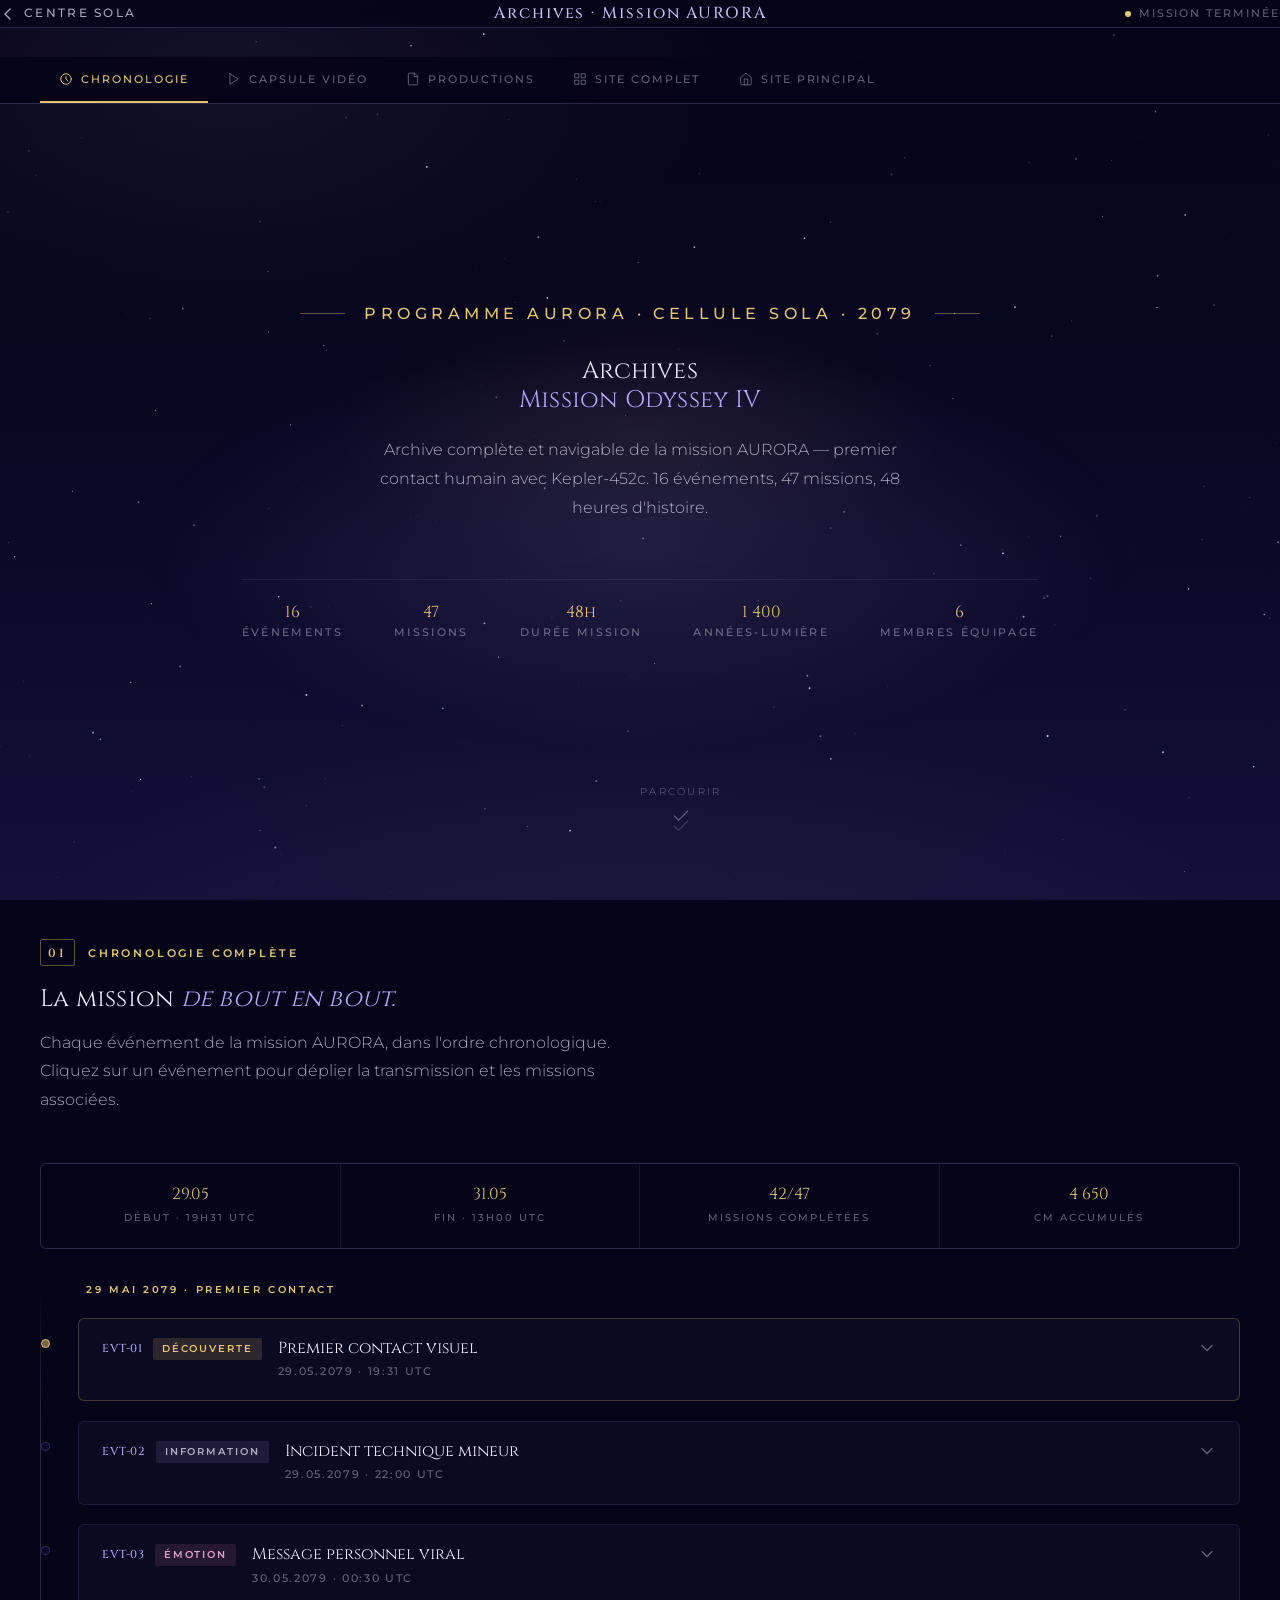
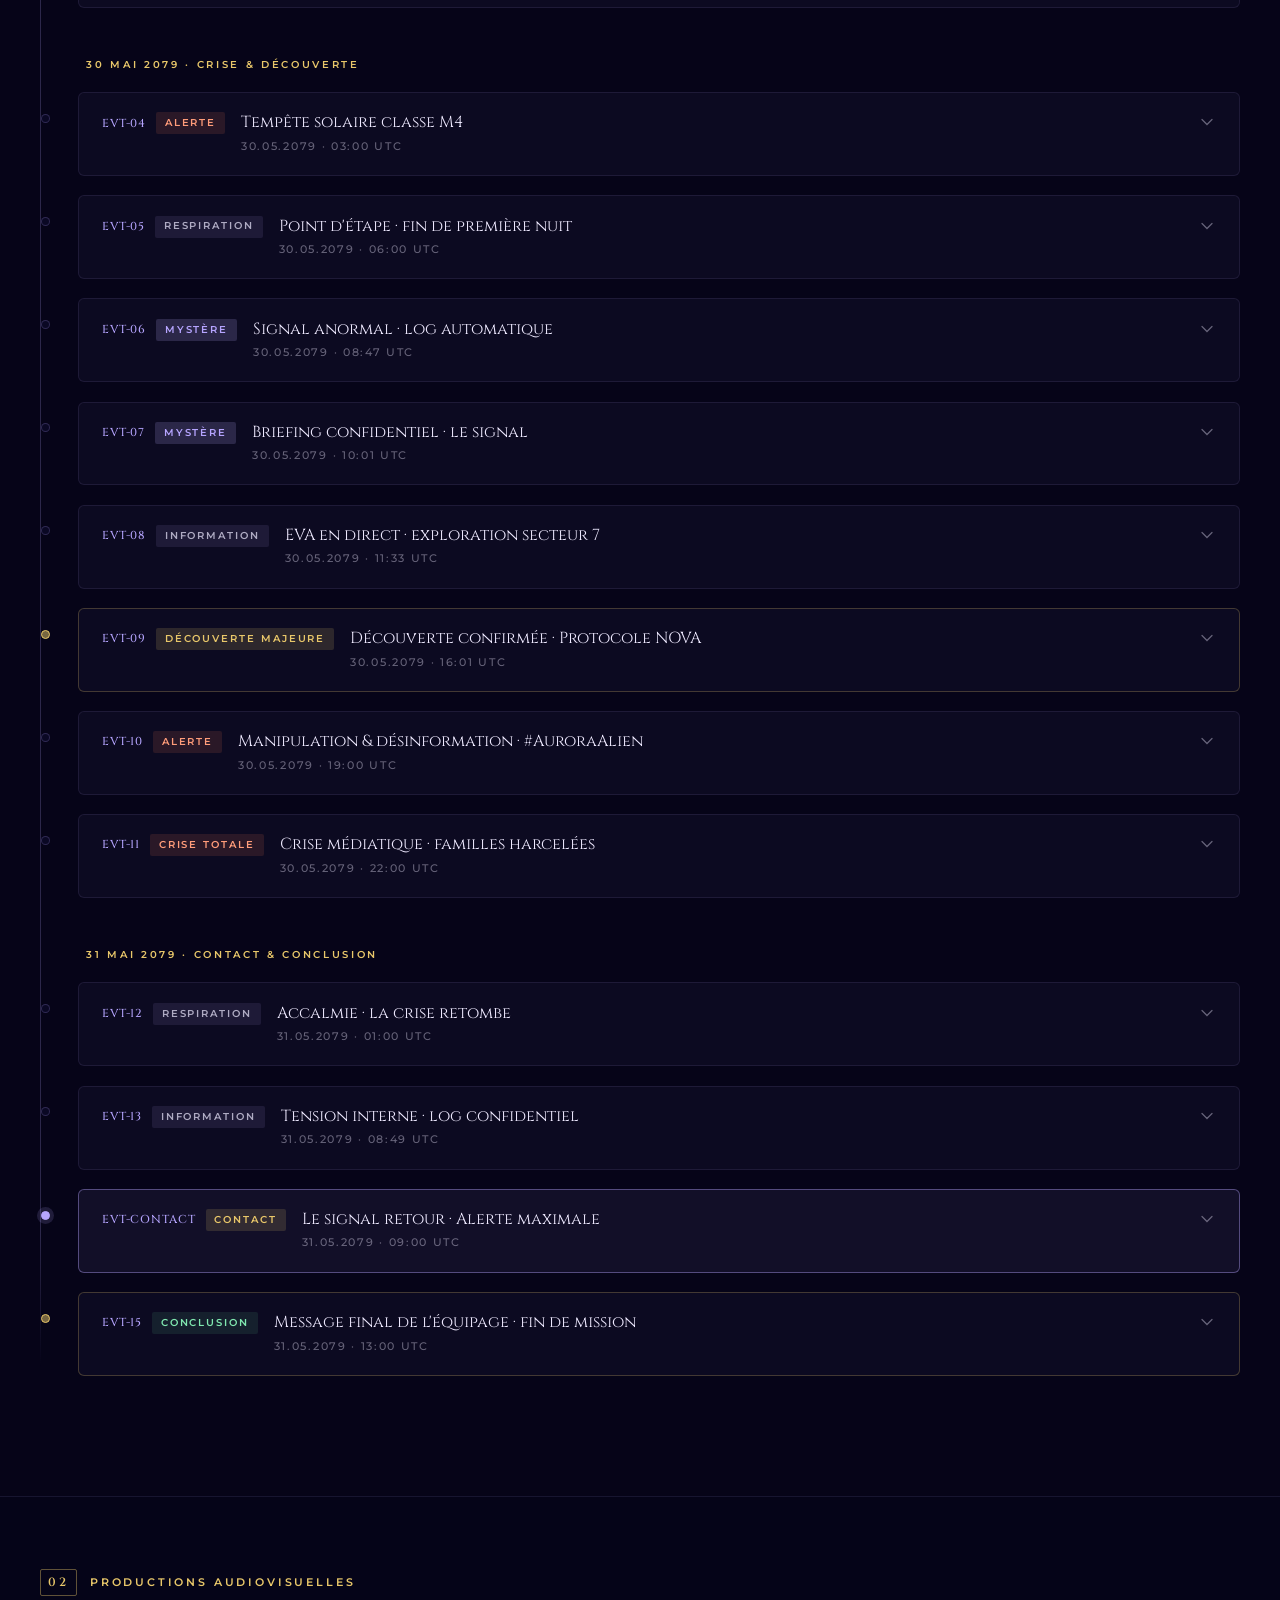
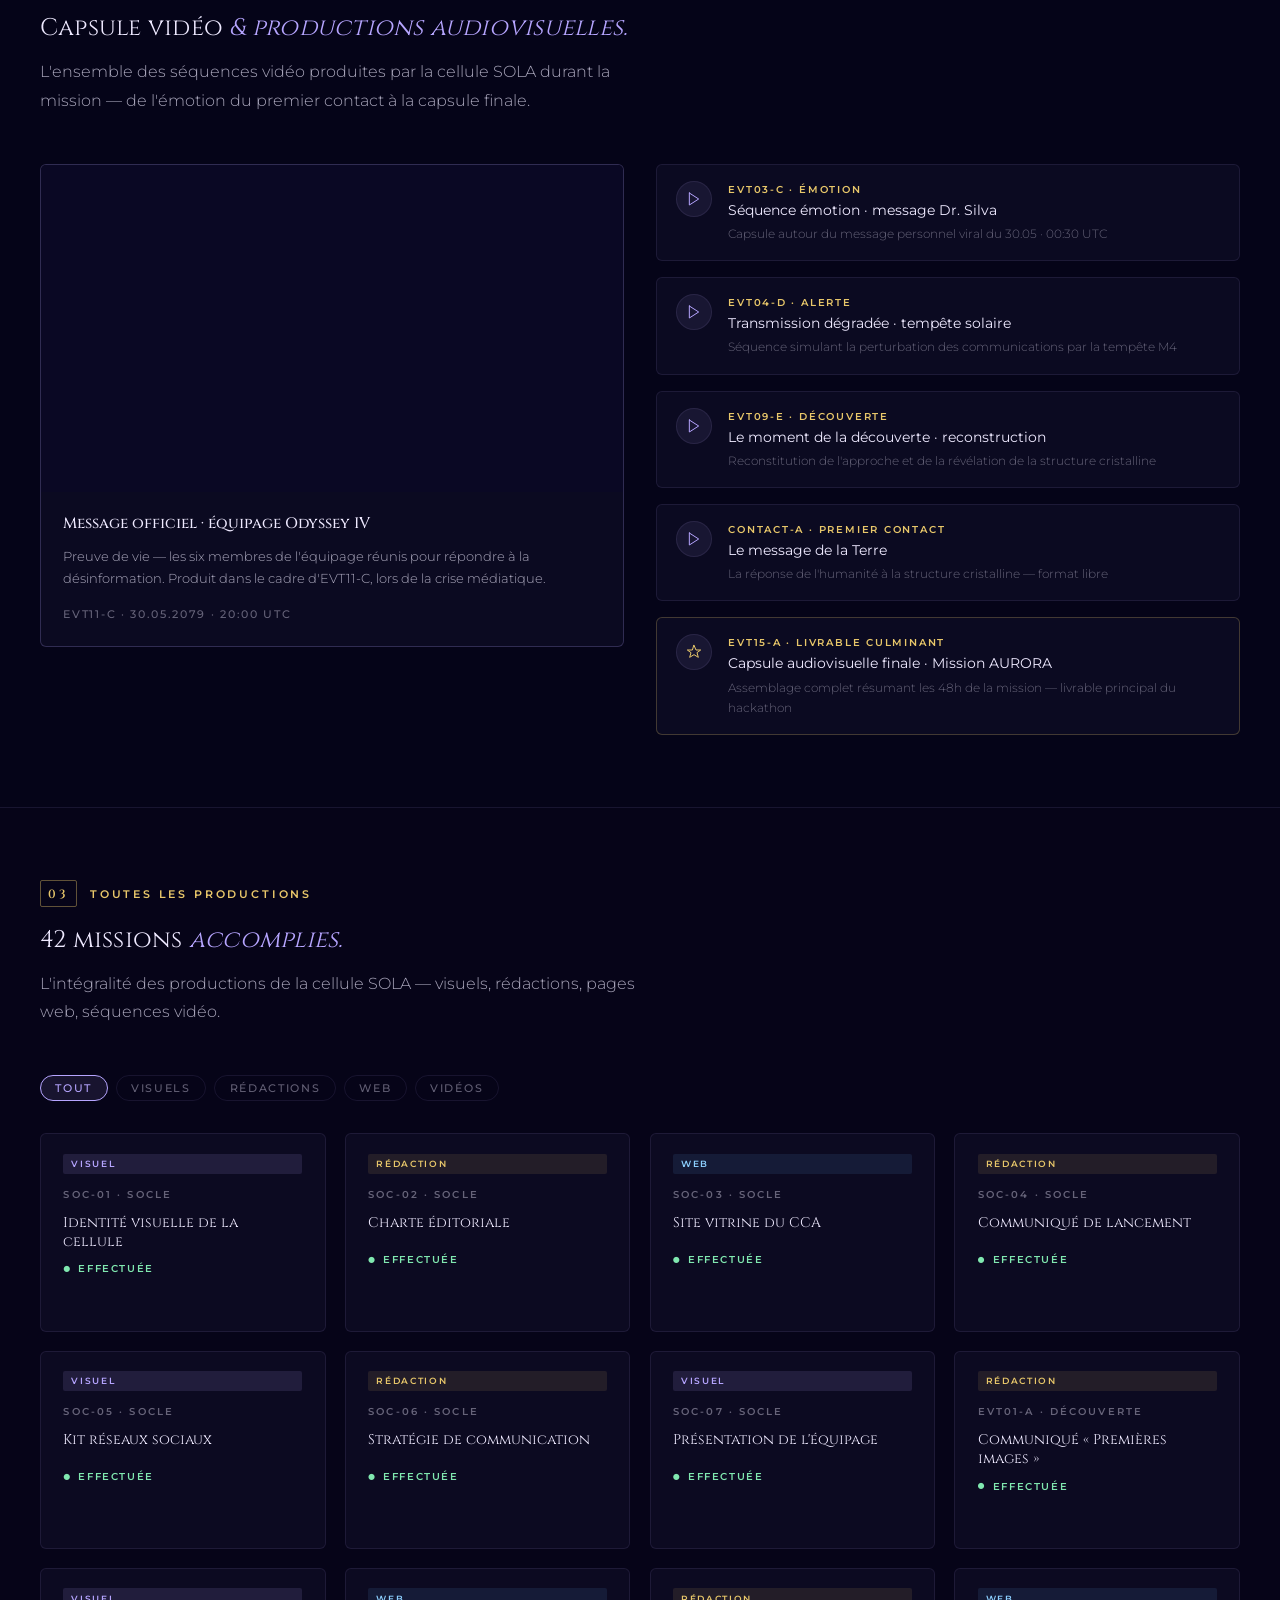
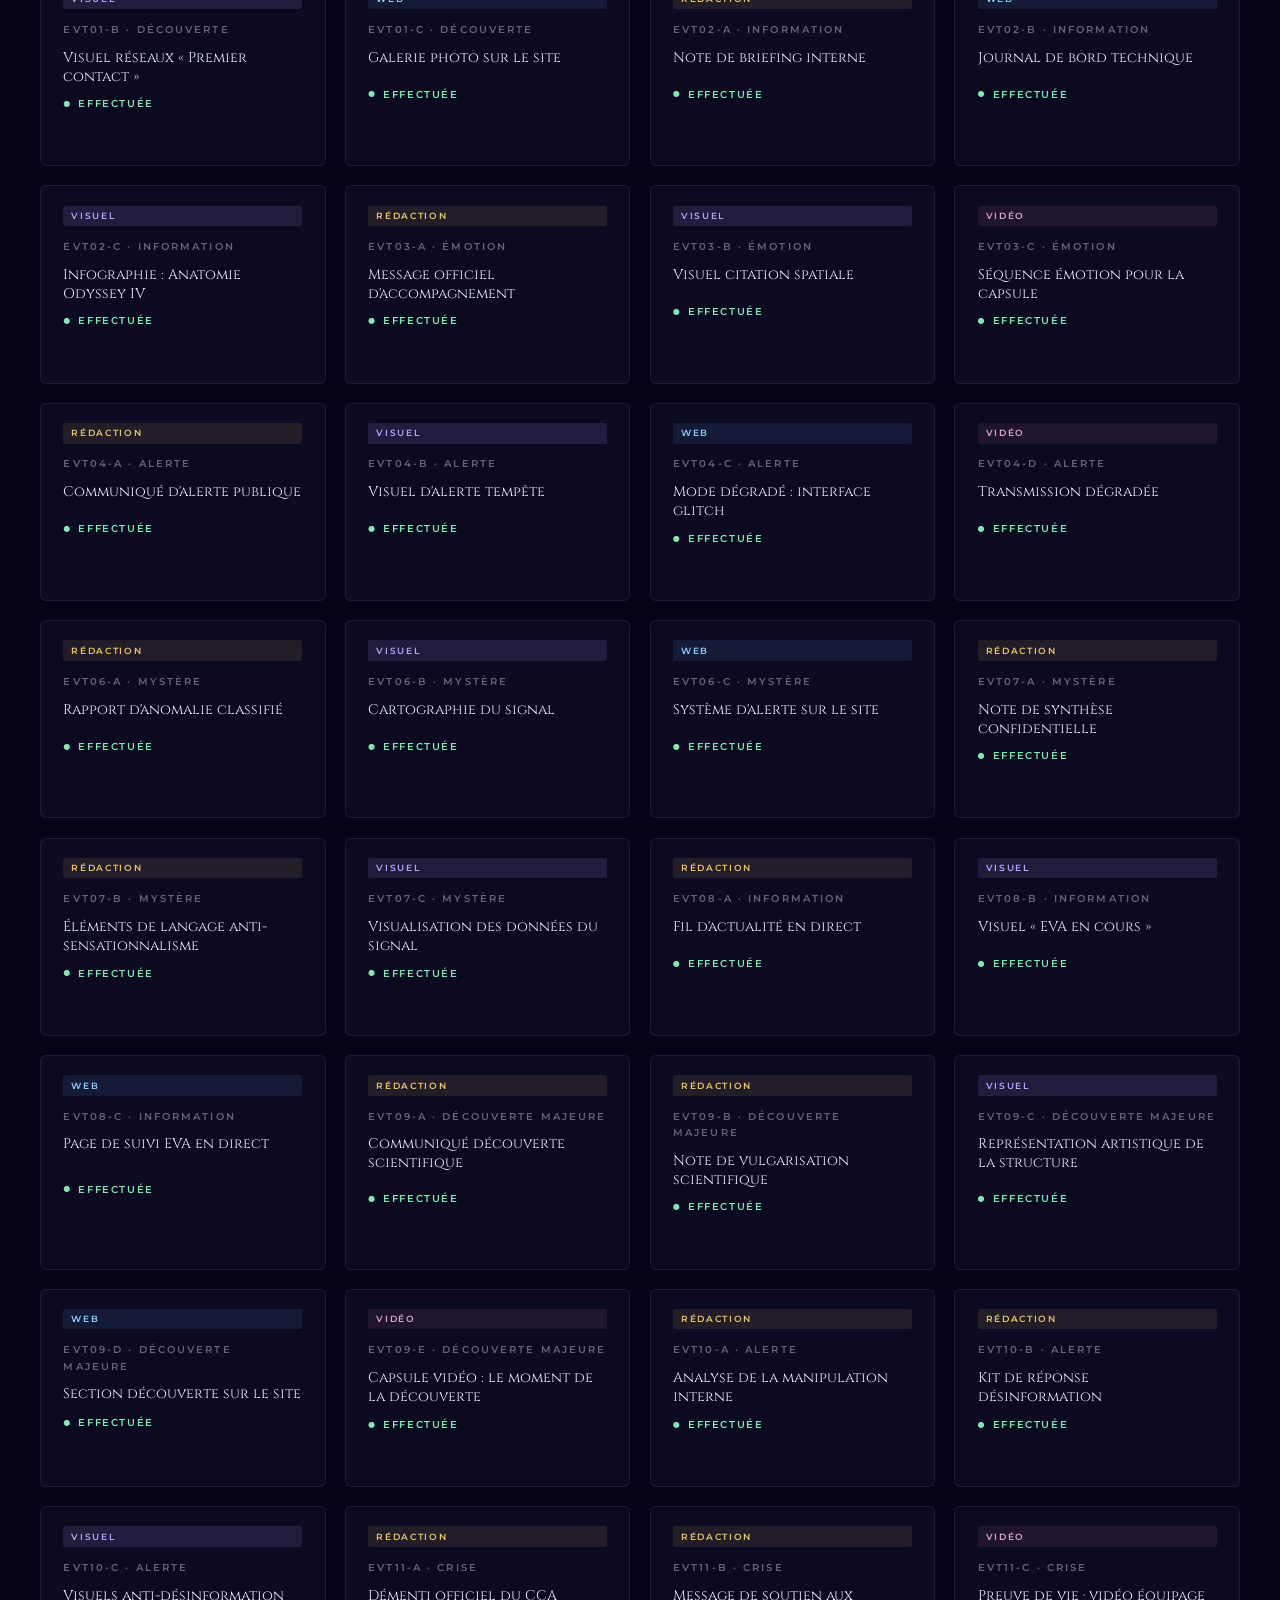
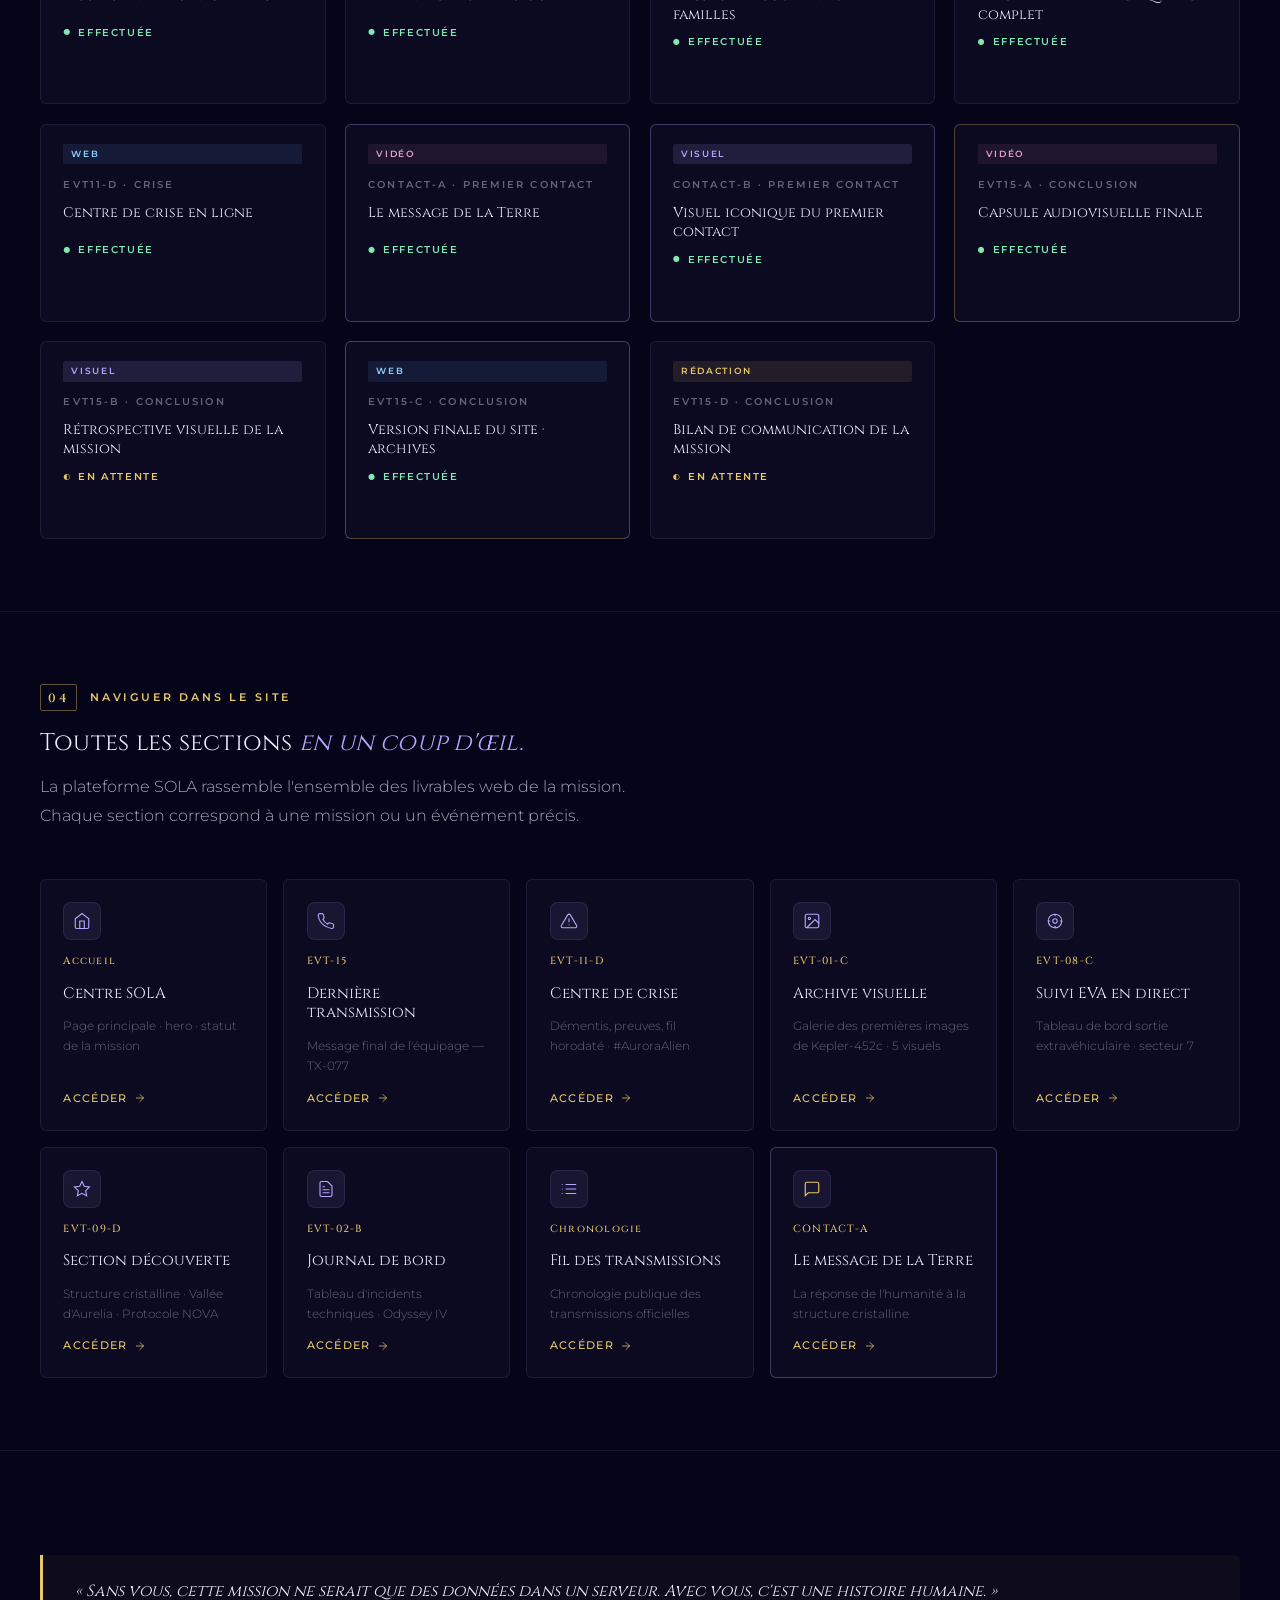
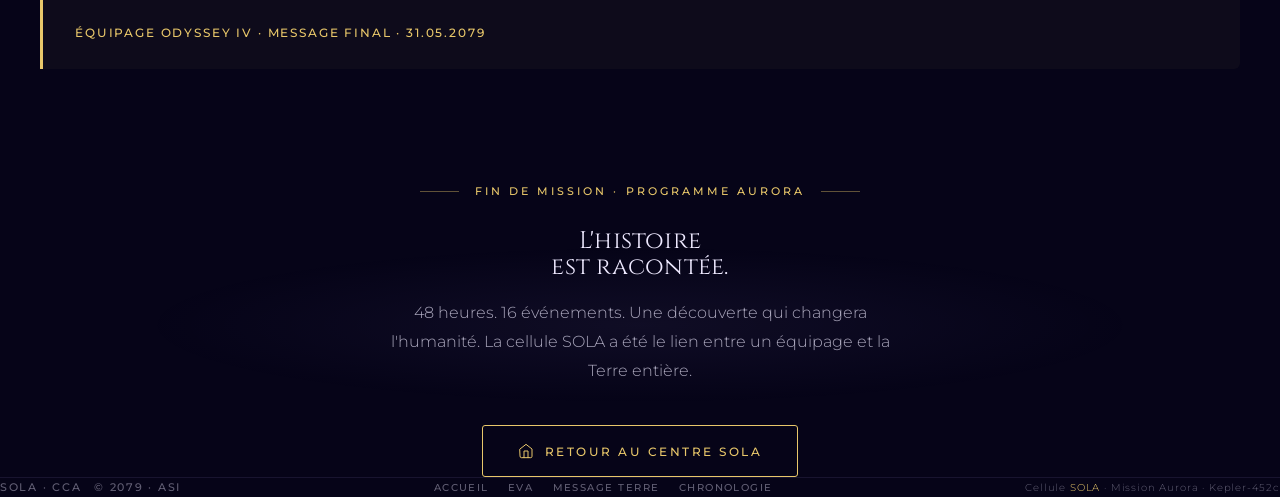
==== archives.html @ 2314238f "ajout page archive" ====
<!DOCTYPE html>
<html lang="fr">
<head>
<meta charset="UTF-8">
<meta name="viewport" content="width=device-width, initial-scale=1.0">
<title>Archives · Mission AURORA · Odyssey IV · Kepler-452c</title>
<meta name="description" content="Archive complète et navigable de la mission AURORA — Odyssey IV vers Kepler-452c. Chronologie interactive, livrables, transmissions, découverte.">
<meta name="theme-color" content="#060418">
<meta name="author" content="Cellule SOLA · Centre de Contrôle Aurora">
<link rel="canonical" href="https://rahnya.github.io/aurora-sola/archives.html">
<meta property="og:type" content="website">
<meta property="og:title" content="Archives · Mission AURORA">
<meta property="og:description" content="Archive complète de la mission Odyssey IV vers Kepler-452c. Programme AURORA, 2079.">
<link rel="icon" href="data:image/svg+xml,%3Csvg xmlns='http://www.w3.org/2000/svg' viewBox='0 0 32 32'%3E%3Crect width='32' height='32' rx='7' fill='%23060418'/%3E%3Ccircle cx='16' cy='16' r='9' fill='none' stroke='%23B6A5FF' stroke-width='1' opacity='.5'/%3E%3Cpath d='M16 7 L17 13 L23 16 L17 19 L16 25 L15 19 L9 16 L15 13 Z' fill='%23E8C76A'/%3E%3C/svg%3E">
<link rel="preconnect" href="https://fonts.googleapis.com">
<link rel="preconnect" href="https://fonts.gstatic.com" crossorigin>
<link href="https://fonts.googleapis.com/css2?family=Cinzel:wght@400;500;600&family=Montserrat:ital,wght@0,200;0,300;0,400;0,500;0,600;1,300;1,400&display=swap" rel="stylesheet">
<style>

*,*::before,*::after{box-sizing:border-box;margin:0;padding:0}
:root{
  --c-lavender:#EEE9FF;
  --c-lavender-mid:#B6A5FF;
  --c-lavender-alt:#C9BEF8;
  --c-navy:#292762;
  --c-navy-soft:#1c1a4f;
  --c-gold:#E8C76A;
  --c-gold-dim:rgba(232,199,106,.5);
  --c-void:#060418;
  --c-deep:#0a0824;
  --c-deep-warm:#12103a;
  --t-on-dark:rgba(238,233,255,1);
  --t-on-dark-mid:rgba(238,233,255,.7);
  --t-on-dark-low:rgba(238,233,255,.4);
  --line:rgba(182,165,255,.1);
  --line-2:rgba(182,165,255,.22);
  --line-gold:rgba(232,199,106,.4);
  --ff-display:'Cinzel','Times New Roman',serif;
  --ff-body:'Montserrat',system-ui,sans-serif;
  --ease:cubic-bezier(.16,1,.3,1);
  --ease-in:cubic-bezier(.55,.055,.675,.19);
  --gutter:clamp(1.25rem,1rem+2.5vw,3rem);
  --container:1200px;
  --radius:6px;
}

html{scroll-behavior:smooth;-webkit-text-size-adjust:100%}
body{
  font-family:var(--ff-body);background:var(--c-void);color:var(--c-lavender);
  line-height:1.7;font-weight:300;overflow-x:hidden;
  -webkit-font-smoothing:antialiased;-moz-osx-font-smoothing:grayscale;
}
a{color:inherit;text-decoration:none}
img{display:block;max-width:100%;height:auto}
button{font-family:var(--ff-body);cursor:pointer;border:none;background:none}
:focus-visible{outline:2px solid var(--c-gold);outline-offset:3px;border-radius:2px}

/* ═══════ BACKGROUND ═══════ */
.bg-atmo{
  position:fixed;inset:0;z-index:0;pointer-events:none;
  background:
    radial-gradient(ellipse 90% 60% at 50% 110%,rgba(232,199,106,.06),transparent 55%),
    radial-gradient(ellipse 70% 50% at 18% 8%,rgba(182,165,255,.07),transparent 55%),
    linear-gradient(180deg,var(--c-void),var(--c-deep) 55%,var(--c-deep-warm));
}
#starCanvas{position:fixed;inset:0;z-index:0;pointer-events:none}

/* ═══════ SCROLL PROGRESS ═══════ */
.scroll-bar{
  position:fixed;top:0;left:0;z-index:200;height:2px;width:0%;
  background:var(--c-gold);transition:width .1s linear;
}

/* ═══════ SKIP LINK ═══════ */
.skip-link{
  position:absolute;left:-100%;top:1rem;
  background:var(--c-gold);color:var(--c-void);padding:.4rem 1rem;
  font-weight:600;font-size:.8rem;border-radius:var(--radius);
  transition:left .2s;z-index:1000;
}
.skip-link:focus{left:1rem}

/* ═══════ HEADER ═══════ */
.arch-header{
  position:sticky;top:0;z-index:100;
  display:flex;align-items:center;gap:1.5rem;
  padding:.85rem var(--gutter);
  background:rgba(6,4,24,.82);backdrop-filter:blur(18px);-webkit-backdrop-filter:blur(18px);
  border-bottom:1px solid var(--line-2);
}
.arch-header__back{
  display:inline-flex;align-items:center;gap:.5rem;
  font-size:.72rem;font-weight:500;letter-spacing:.2em;text-transform:uppercase;
  color:var(--t-on-dark-mid);transition:color .2s;
}
.arch-header__back:hover{color:var(--c-gold)}
.arch-header__back svg{transition:transform .2s}
.arch-header__back:hover svg{transform:translateX(-3px)}
.arch-header__title{
  font-family:var(--ff-display);font-size:clamp(.75rem,.68rem+.2vw,.9rem);
  font-weight:500;letter-spacing:.12em;color:var(--c-lavender-alt);
  flex:1;text-align:center;
}
.arch-header__status{
  display:flex;align-items:center;gap:.5rem;
  font-size:.68rem;font-weight:500;letter-spacing:.18em;text-transform:uppercase;
  color:var(--t-on-dark-low);
}
.arch-header__pulse{
  width:6px;height:6px;border-radius:50%;background:var(--c-gold);
  animation:pulse 2.4s var(--ease) infinite;
}
@keyframes pulse{
  0%{box-shadow:0 0 0 0 rgba(232,199,106,.55)}
  70%,100%{box-shadow:0 0 0 8px rgba(232,199,106,0)}
}

/* ═══════ HERO ARCHIVES ═══════ */
.arch-hero{
  position:relative;z-index:1;
  min-height:88vh;display:flex;flex-direction:column;align-items:center;justify-content:center;
  text-align:center;padding:clamp(4rem,10vh,8rem) var(--gutter) clamp(3rem,6vh,5rem);
  overflow:hidden;
}
.arch-hero__glow{
  position:absolute;inset:0;pointer-events:none;
  background:
    radial-gradient(ellipse 60% 40% at 50% 60%,rgba(182,165,255,.12),transparent 65%),
    radial-gradient(ellipse 40% 30% at 50% 45%,rgba(232,199,106,.06),transparent 60%);
}
.arch-hero__eyebrow{
  display:inline-flex;align-items:center;gap:1.2rem;
  font-size:clamp(.64rem,.58rem+.18vw,.78rem);font-weight:500;
  letter-spacing:.28em;text-transform:uppercase;color:var(--c-gold);
  margin-bottom:2rem;opacity:0;animation:fadeUp 1.2s .1s var(--ease) forwards;
}
.arch-hero__eyebrow::before,.arch-hero__eyebrow::after{
  content:'';width:clamp(20px,3.5vw,48px);height:1px;background:var(--line-gold);
}
.arch-hero__h1{
  font-family:var(--ff-display);font-weight:400;
  font-size:clamp(2.8rem,1.5rem+5vw,7rem);
  line-height:1;letter-spacing:.01em;
  margin-bottom:1.5rem;
  opacity:0;animation:fadeUp 1.2s .25s var(--ease) forwards;
}
.arch-hero__h1 em{
  display:block;font-style:normal;color:var(--c-lavender-mid);
  font-size:clamp(1.6rem,0.8rem+3vw,3.8rem);font-weight:300;
  margin-top:.3rem;
}
.arch-hero__lead{
  max-width:560px;margin:0 auto 2.5rem;
  font-size:clamp(.9rem,.82rem+.25vw,1.08rem);font-weight:300;
  color:var(--t-on-dark-mid);line-height:1.8;
  opacity:0;animation:fadeUp 1.2s .4s var(--ease) forwards;
}
.arch-hero__stats{
  display:flex;align-items:center;justify-content:center;gap:clamp(1.5rem,4vw,4rem);
  flex-wrap:wrap;
  opacity:0;animation:fadeUp 1.2s .55s var(--ease) forwards;
  padding-top:1.5rem;border-top:1px solid var(--line);
  margin-top:1rem;
}
.arch-hero__stat{text-align:center}
.arch-hero__stat-n{
  font-family:var(--ff-display);font-size:clamp(1.4rem,1rem+1.5vw,2.2rem);
  font-weight:400;color:var(--c-gold);line-height:1;
}
.arch-hero__stat-l{
  font-size:.66rem;font-weight:500;letter-spacing:.22em;text-transform:uppercase;
  color:var(--t-on-dark-low);margin-top:.3rem;
}
.arch-hero__scroll{
  position:absolute;bottom:2.5rem;left:50%;transform:translateX(-50%);
  display:flex;flex-direction:column;align-items:center;gap:.6rem;
  opacity:0;animation:fadeUp 1.2s .7s var(--ease) forwards;
  color:var(--t-on-dark-low);font-size:.65rem;letter-spacing:.22em;text-transform:uppercase;
}
.arch-hero__scroll-chevrons{
  display:flex;flex-direction:column;align-items:center;gap:3px;
}
.arch-hero__scroll-chevrons i{
  display:block;width:14px;height:7px;
  border-left:1.5px solid currentColor;border-bottom:1.5px solid currentColor;
  transform:rotate(-45deg);animation:chevBob 1.8s ease-in-out infinite;
  list-style:none;
}
.arch-hero__scroll-chevrons i:nth-child(2){animation-delay:.3s;opacity:.55}
@keyframes chevBob{0%,100%{transform:rotate(-45deg) translateY(0)}50%{transform:rotate(-45deg) translateY(4px)}}

/* ═══════ WRAPPER & SECTION LAYOUTS ═══════ */
.wrap{
  position:relative;z-index:1;
  max-width:var(--container);margin:0 auto;padding:0 var(--gutter);
}
.arch-section{padding:clamp(4rem,8vh,7rem) 0}
.arch-section + .arch-section{border-top:1px solid var(--line)}

.section-eyebrow{
  display:flex;align-items:center;gap:.8rem;
  font-size:.68rem;font-weight:600;letter-spacing:.26em;text-transform:uppercase;
  color:var(--c-gold);margin-bottom:1.2rem;
}
.section-eyebrow .num{
  font-family:var(--ff-display);font-size:.75rem;
  border:1px solid var(--line-gold);padding:.15rem .45rem;border-radius:2px;
}
.section-h2{
  font-family:var(--ff-display);font-weight:400;
  font-size:clamp(1.6rem,1.2rem+1.5vw,2.6rem);
  line-height:1.12;letter-spacing:.01em;margin-bottom:1rem;
}
.section-h2 em{font-style:italic;color:var(--c-lavender-mid)}
.section-lead{
  max-width:600px;font-size:clamp(.88rem,.82rem+.2vw,1.02rem);
  color:var(--t-on-dark-mid);font-weight:300;line-height:1.8;margin-bottom:3rem;
}

/* ═══════ REVEAL ANIMATION ═══════ */
.reveal{opacity:0;transform:translateY(22px);transition:opacity .8s var(--ease),transform .8s var(--ease)}
.reveal.is-visible{opacity:1;transform:none}
.reveal--d1{transition-delay:.08s}
.reveal--d2{transition-delay:.16s}
.reveal--d3{transition-delay:.24s}
.reveal--d4{transition-delay:.32s}

@keyframes fadeUp{from{opacity:0;transform:translateY(18px)}to{opacity:1;transform:none}}

/* ═══════ NAVIGATION TABS ═══════ */
.arch-tabs{
  position:sticky;top:57px;z-index:90;
  background:rgba(6,4,24,.88);backdrop-filter:blur(16px);-webkit-backdrop-filter:blur(16px);
  border-bottom:1px solid var(--line-2);
}
.arch-tabs__inner{
  display:flex;gap:0;overflow-x:auto;scrollbar-width:none;
  max-width:var(--container);margin:0 auto;
}
.arch-tabs__inner::-webkit-scrollbar{display:none}
.arch-tabs__link{
  flex-shrink:0;display:flex;align-items:center;gap:.5rem;
  padding:.8rem clamp(.7rem,1.5vw,1.4rem);
  font-size:.68rem;font-weight:500;letter-spacing:.18em;text-transform:uppercase;
  color:var(--t-on-dark-low);border-bottom:2px solid transparent;
  transition:color .2s,border-color .2s;white-space:nowrap;
}
.arch-tabs__link:hover{color:var(--c-lavender-mid)}
.arch-tabs__link.active,.arch-tabs__link[aria-current]{
  color:var(--c-gold);border-bottom-color:var(--c-gold);
}

/* ═══════ CHRONOLOGIE ═══════ */
.timeline{
  position:relative;padding-left:clamp(1.5rem,3vw,2.5rem);
}
.timeline::before{
  content:'';position:absolute;left:0;top:.5rem;bottom:.5rem;width:1px;
  background:linear-gradient(to bottom,transparent,var(--line-2) 8%,var(--line-2) 92%,transparent);
}

.tl-group{margin-bottom:3rem}
.tl-group-label{
  font-size:.64rem;font-weight:600;letter-spacing:.26em;text-transform:uppercase;
  color:var(--c-gold);margin-bottom:1.2rem;padding-left:.5rem;
}

.tl-event{
  position:relative;margin-bottom:1.2rem;
  background:rgba(182,165,255,.04);border:1px solid var(--line);
  border-radius:var(--radius);padding:1.2rem 1.4rem;
  transition:background .2s,border-color .2s;cursor:pointer;
}
.tl-event:hover,.tl-event.is-open{
  background:rgba(182,165,255,.08);border-color:var(--line-2);
}
.tl-event::before{
  content:'';position:absolute;left:calc(-1 * clamp(1.5rem,3vw,2.5rem) - 0.5px);
  top:1.3rem;width:9px;height:9px;border-radius:50%;
  background:var(--c-deep);border:1.5px solid var(--line-2);
  transition:background .2s,border-color .2s;
}
.tl-event:hover::before,.tl-event.is-open::before{
  background:var(--c-navy);border-color:var(--c-lavender-mid);
}
.tl-event--major{border-color:rgba(232,199,106,.25)}
.tl-event--major::before{background:var(--c-gold-dim);border-color:var(--c-gold)}

.tl-event--contact{
  border-color:rgba(182,165,255,.4);
  background:rgba(182,165,255,.07);
}
.tl-event--contact::before{
  background:var(--c-lavender-mid);border-color:var(--c-lavender-mid);
  box-shadow:0 0 0 4px rgba(182,165,255,.15);
}

.tl-event__head{display:flex;align-items:flex-start;gap:1rem;flex-wrap:wrap}
.tl-event__meta{display:flex;align-items:center;gap:.6rem;flex-shrink:0;flex-wrap:wrap}
.tl-event__id{
  font-family:var(--ff-display);font-size:.72rem;font-weight:500;
  color:var(--c-lavender-mid);letter-spacing:.08em;
}
.tl-event__type{
  font-size:.6rem;font-weight:600;letter-spacing:.2em;text-transform:uppercase;
  padding:.18rem .55rem;border-radius:2px;
  background:rgba(182,165,255,.1);color:var(--t-on-dark-mid);
}
.tl-event__type--alerte{background:rgba(255,120,80,.12);color:#ff9c7a}
.tl-event__type--mystère{background:rgba(182,165,255,.18);color:var(--c-lavender-mid)}
.tl-event__type--découverte,.tl-event__type--contact{background:rgba(232,199,106,.15);color:var(--c-gold)}
.tl-event__type--émotion{background:rgba(200,120,180,.12);color:#e0a0d0}
.tl-event__type--conclusion{background:rgba(100,220,160,.1);color:#80e8b0}

.tl-event__main{flex:1;min-width:0}
.tl-event__title{
  font-family:var(--ff-display);font-weight:400;font-size:clamp(.88rem,.8rem+.25vw,1.05rem);
  color:var(--c-lavender);margin-bottom:.3rem;line-height:1.3;
}
.tl-event__date{
  font-size:.66rem;font-weight:500;letter-spacing:.16em;
  color:var(--t-on-dark-low);text-transform:uppercase;
}
.tl-event__chevron{
  width:20px;height:20px;flex-shrink:0;margin-left:auto;
  color:var(--t-on-dark-low);transition:transform .3s var(--ease),color .2s;
}
.tl-event.is-open .tl-event__chevron{transform:rotate(180deg);color:var(--c-lavender-mid)}

.tl-event__body{
  max-height:0;overflow:hidden;
  transition:max-height .5s var(--ease);
}
.tl-event.is-open .tl-event__body{max-height:600px}
.tl-event__body-inner{
  padding-top:1rem;margin-top:1rem;
  border-top:1px solid var(--line);
}
.tl-event__transmission{
  font-size:.85rem;font-weight:300;line-height:1.8;
  color:var(--t-on-dark-mid);font-style:italic;
  border-left:2px solid var(--line-gold);padding-left:1rem;margin-bottom:1rem;
}
.tl-event__missions{display:flex;flex-wrap:wrap;gap:.5rem;margin-top:.8rem}
.tl-event__mission-tag{
  font-size:.62rem;font-weight:500;letter-spacing:.14em;text-transform:uppercase;
  padding:.2rem .6rem;border-radius:2px;
  border:1px solid var(--line);color:var(--t-on-dark-low);
  transition:border-color .2s,color .2s;
}
.tl-event__mission-tag:hover{border-color:var(--c-lavender-mid);color:var(--c-lavender-mid)}
.tl-event__mission-tag--done{border-color:rgba(100,220,160,.25);color:#80e8b0}
.tl-event__link{
  display:inline-flex;align-items:center;gap:.4rem;
  font-size:.72rem;font-weight:500;letter-spacing:.12em;
  color:var(--c-gold);margin-top:.8rem;
  transition:gap .2s;
}
.tl-event__link:hover{gap:.7rem}

/* ═══════ CAPSULE VIDÉO ═══════ */
.video-section{background:rgba(6,4,24,.6)}
.video-grid{
  display:grid;grid-template-columns:1fr 1fr;gap:2rem;
  align-items:start;
}
.video-main{
  border-radius:var(--radius);overflow:hidden;
  background:rgba(182,165,255,.04);border:1px solid var(--line-2);
}
.video-frame-wrap{
  position:relative;padding-bottom:56.25%;
  background:#0a0824;
}
.video-frame-wrap iframe{
  position:absolute;inset:0;width:100%;height:100%;border:0;
}
.video-placeholder{
  position:absolute;inset:0;display:flex;flex-direction:column;
  align-items:center;justify-content:center;gap:1rem;
  background:rgba(6,4,24,.9);
}
.video-placeholder svg{width:48px;height:48px;color:var(--c-gold);opacity:.6}
.video-placeholder p{
  font-size:.78rem;font-weight:400;letter-spacing:.12em;
  color:var(--t-on-dark-low);text-align:center;
}
.video-caption{padding:1.2rem 1.4rem}
.video-caption h3{
  font-family:var(--ff-display);font-size:.95rem;font-weight:500;
  color:var(--c-lavender);margin-bottom:.5rem;
}
.video-caption p{font-size:.82rem;color:var(--t-on-dark-mid);line-height:1.7;margin-bottom:.6rem}
.video-caption .meta{
  font-size:.66rem;font-weight:500;letter-spacing:.16em;text-transform:uppercase;
  color:var(--t-on-dark-low);
}

.video-list{display:flex;flex-direction:column;gap:1rem}
.video-item{
  padding:1rem 1.2rem;border-radius:var(--radius);
  background:rgba(182,165,255,.04);border:1px solid var(--line);
  display:flex;align-items:flex-start;gap:1rem;
  transition:border-color .2s,background .2s;
}
.video-item:hover{background:rgba(182,165,255,.08);border-color:var(--line-2)}
.video-item__icon{
  width:36px;height:36px;flex-shrink:0;border-radius:50%;
  background:rgba(182,165,255,.08);border:1px solid var(--line);
  display:flex;align-items:center;justify-content:center;
  color:var(--c-lavender-mid);
}
.video-item__content{}
.video-item__id{
  font-size:.62rem;font-weight:600;letter-spacing:.18em;text-transform:uppercase;
  color:var(--c-gold);margin-bottom:.2rem;
}
.video-item__title{font-size:.85rem;font-weight:400;color:var(--c-lavender);line-height:1.4}
.video-item__desc{font-size:.75rem;font-weight:300;color:var(--t-on-dark-low);margin-top:.25rem}

/* ═══════ PRODUCTIONS GRID ═══════ */
.productions-grid{
  display:grid;grid-template-columns:repeat(auto-fill,minmax(260px,1fr));
  gap:1.2rem;margin-top:2rem;
}
.prod-card{
  border-radius:var(--radius);padding:1.2rem 1.4rem;
  background:rgba(182,165,255,.04);border:1px solid var(--line);
  transition:border-color .2s,background .2s,transform .2s;
  display:flex;flex-direction:column;gap:.6rem;
}
.prod-card:hover{
  background:rgba(182,165,255,.08);border-color:var(--line-2);
  transform:translateY(-2px);
}
.prod-card__label{
  font-size:.6rem;font-weight:600;letter-spacing:.22em;text-transform:uppercase;
  color:var(--t-on-dark-low);
}
.prod-card__type{
  display:inline-block;font-size:.58rem;font-weight:600;letter-spacing:.18em;text-transform:uppercase;
  padding:.15rem .5rem;border-radius:2px;margin-bottom:.2rem;
}
.prod-card__type--Visuel{background:rgba(182,165,255,.12);color:var(--c-lavender-mid)}
.prod-card__type--Rédaction{background:rgba(232,199,106,.1);color:var(--c-gold)}
.prod-card__type--Web{background:rgba(100,180,255,.1);color:#8dd0ff}
.prod-card__type--Vidéo{background:rgba(200,120,180,.1);color:#e0a0d0}
.prod-card__title{
  font-family:var(--ff-display);font-size:.88rem;font-weight:400;
  color:var(--c-lavender);line-height:1.35;
}
.prod-card__id{
  font-size:.65rem;font-weight:500;color:var(--t-on-dark-low);letter-spacing:.1em;
}
.prod-card__status{
  margin-top:auto;display:flex;align-items:center;gap:.4rem;
  font-size:.63rem;font-weight:600;letter-spacing:.16em;text-transform:uppercase;
}
.prod-card__status--done{color:#80e8b0}
.prod-card__status--done::before{content:'●';font-size:.5rem}
.prod-card__status--pending{color:var(--c-gold)}
.prod-card__status--pending::before{content:'◐';font-size:.5rem}

/* ═══════ SECTION FILTRES ═══════ */
.filter-bar{
  display:flex;flex-wrap:wrap;gap:.5rem;margin-bottom:2rem;
}
.filter-btn{
  padding:.35rem .9rem;border-radius:20px;
  border:1px solid var(--line);
  font-size:.66rem;font-weight:500;letter-spacing:.16em;text-transform:uppercase;
  color:var(--t-on-dark-low);transition:all .2s;cursor:pointer;
}
.filter-btn:hover,.filter-btn.active{
  background:rgba(182,165,255,.1);border-color:var(--c-lavender-mid);
  color:var(--c-lavender-mid);
}
.filter-btn.active--gold{
  background:rgba(232,199,106,.1);border-color:var(--c-gold);color:var(--c-gold);
}

/* ═══════ QUICK-NAV SECTIONS ═══════ */
.site-map{
  display:grid;grid-template-columns:repeat(auto-fill,minmax(220px,1fr));
  gap:1rem;margin-top:2rem;
}
.smap-card{
  display:flex;flex-direction:column;gap:.8rem;
  padding:1.4rem 1.4rem;border-radius:var(--radius);
  background:rgba(182,165,255,.04);border:1px solid var(--line);
  transition:all .2s;
}
.smap-card:hover{
  background:rgba(182,165,255,.09);border-color:var(--line-2);
  transform:translateY(-2px);
}
.smap-card__icon{
  width:38px;height:38px;border-radius:8px;
  background:rgba(182,165,255,.08);border:1px solid var(--line);
  display:flex;align-items:center;justify-content:center;
  color:var(--c-lavender-mid);
}
.smap-card__num{
  font-family:var(--ff-display);font-size:.65rem;color:var(--c-gold);
  letter-spacing:.12em;font-weight:500;
}
.smap-card__title{
  font-family:var(--ff-display);font-size:.95rem;font-weight:400;
  color:var(--c-lavender);line-height:1.3;
}
.smap-card__desc{
  font-size:.78rem;font-weight:300;color:var(--t-on-dark-low);line-height:1.6;
}
.smap-card__link{
  margin-top:auto;display:inline-flex;align-items:center;gap:.4rem;
  font-size:.68rem;font-weight:500;letter-spacing:.12em;text-transform:uppercase;
  color:var(--c-gold);transition:gap .2s;
}
.smap-card__link:hover{gap:.7rem}

/* ═══════ CONTACT FINAL ═══════ */
.arch-finale{
  text-align:center;padding:clamp(5rem,10vh,9rem) var(--gutter);
  background:radial-gradient(ellipse 60% 40% at 50% 50%,rgba(182,165,255,.06),transparent 65%);
  position:relative;z-index:1;
}
.arch-finale__eyebrow{
  display:inline-flex;align-items:center;gap:1rem;
  font-size:.68rem;font-weight:500;letter-spacing:.28em;text-transform:uppercase;
  color:var(--c-gold);margin-bottom:1.8rem;
}
.arch-finale__eyebrow::before,.arch-finale__eyebrow::after{
  content:'';width:clamp(18px,3vw,40px);height:1px;background:var(--line-gold);
}
.arch-finale__title{
  font-family:var(--ff-display);font-weight:400;
  font-size:clamp(2rem,1.2rem+3.5vw,4.5rem);
  line-height:1.05;letter-spacing:.01em;margin-bottom:1.2rem;
}
.arch-finale__sub{
  font-size:clamp(.9rem,.82rem+.25vw,1.05rem);font-weight:300;
  color:var(--t-on-dark-mid);line-height:1.8;max-width:540px;margin:0 auto 2.5rem;
}
.arch-finale__cta{
  display:inline-flex;align-items:center;gap:.7rem;
  padding:.9rem 2.2rem;border-radius:3px;
  border:1px solid var(--c-gold);
  font-size:.78rem;font-weight:500;letter-spacing:.2em;text-transform:uppercase;
  color:var(--c-gold);transition:all .2s;
}
.arch-finale__cta:hover{background:rgba(232,199,106,.1)}

/* ═══════ FOOTER ═══════ */
.arch-footer{
  position:relative;z-index:1;
  border-top:1px solid var(--line);padding:2rem var(--gutter);
  display:flex;align-items:center;justify-content:space-between;flex-wrap:wrap;gap:1rem;
}
.arch-footer__left{
  font-size:.68rem;font-weight:500;letter-spacing:.16em;text-transform:uppercase;
  color:var(--t-on-dark-low);display:flex;align-items:center;gap:.8rem;
}
.arch-footer__nav{display:flex;gap:1.2rem;flex-wrap:wrap}
.arch-footer__nav a{
  font-size:.65rem;font-weight:500;letter-spacing:.14em;text-transform:uppercase;
  color:var(--t-on-dark-low);transition:color .2s;
}
.arch-footer__nav a:hover{color:var(--c-lavender-mid)}
.arch-footer__credit{
  font-size:.65rem;color:var(--t-on-dark-low);letter-spacing:.08em;
}
.arch-footer__credit span{color:var(--c-gold)}

/* ═══════ STATS BANDEAUX ═══════ */
.stats-band{
  display:grid;grid-template-columns:repeat(4,1fr);gap:0;
  border:1px solid var(--line-2);border-radius:var(--radius);overflow:hidden;
  margin:2rem 0;
}
.stats-band__item{
  padding:1.4rem 1.6rem;text-align:center;
  border-right:1px solid var(--line);
}
.stats-band__item:last-child{border-right:none}
.stats-band__n{
  font-family:var(--ff-display);font-size:clamp(1.8rem,1.2rem+1.5vw,2.8rem);
  font-weight:400;color:var(--c-gold);line-height:1;margin-bottom:.4rem;
}
.stats-band__l{
  font-size:.62rem;font-weight:500;letter-spacing:.2em;text-transform:uppercase;
  color:var(--t-on-dark-low);
}

/* ═══════ CITATION BLOC ═══════ */
.quote-block{
  border-left:3px solid var(--c-gold);padding:1.5rem 2rem;
  background:rgba(232,199,106,.04);border-radius:0 var(--radius) var(--radius) 0;
  margin:2rem 0;
}
.quote-block blockquote{
  font-family:var(--ff-display);font-size:clamp(1rem,.9rem+.4vw,1.35rem);
  font-weight:400;font-style:italic;line-height:1.6;color:var(--c-lavender);
  margin-bottom:.8rem;
}
.quote-block cite{
  font-size:.72rem;font-weight:500;letter-spacing:.16em;text-transform:uppercase;
  color:var(--c-gold);font-style:normal;
}

/* ═══════ RESPONSIVE ═══════ */
@media(max-width:900px){
  .video-grid{grid-template-columns:1fr}
  .stats-band{grid-template-columns:repeat(2,1fr)}
  .stats-band__item:nth-child(2){border-right:none}
  .stats-band__item:nth-child(3){border-right:1px solid var(--line)}
  .stats-band__item:nth-child(3),.stats-band__item:nth-child(4){border-top:1px solid var(--line)}
}
@media(max-width:600px){
  .arch-header__status{display:none}
  .stats-band{grid-template-columns:1fr 1fr}
  .arch-tabs__link{padding:.7rem .8rem;font-size:.6rem}
}
@media(prefers-reduced-motion:reduce){
  *{animation-duration:.01ms !important;transition-duration:.01ms !important}
}

/* ═══════ VIDEO ITEM — INTERACTIVE ═══════ */
.video-item{cursor:pointer;user-select:none;transition:border-color .2s,background .2s}
.video-item.is-active{border-color:rgba(232,199,106,.5);background:rgba(232,199,106,.06)}
.video-item.is-active .video-item__icon{background:rgba(232,199,106,.1);border-color:rgba(232,199,106,.4);color:var(--c-gold)}
.video-item.is-active .video-item__id{color:var(--c-gold)}
.video-item__play-arrow{margin-left:auto;flex-shrink:0;opacity:0;transition:opacity .2s;color:var(--c-lavender-mid)}
.video-item:hover .video-item__play-arrow,.video-item.is-active .video-item__play-arrow{opacity:1}
.video-item.is-active .video-item__play-arrow{color:var(--c-gold)}

/* ═══════ PROD CARD — INTERACTIVE ═══════ */
.prod-card{cursor:pointer}
.prod-card:focus-visible{outline:2px solid var(--c-gold);outline-offset:3px}
.prod-card__view{
  margin-top:auto;display:inline-flex;align-items:center;gap:.3rem;padding-top:.5rem;
  font-size:.6rem;font-weight:600;letter-spacing:.18em;text-transform:uppercase;
  color:var(--c-lavender-mid);opacity:0;transition:opacity .2s;
}
.prod-card:hover .prod-card__view{opacity:1}
.prod-card:hover{border-color:var(--c-lavender-mid)}

/* ═══════ MISSION TAG — INTERACTIVE ═══════ */
.tl-event__mission-tag--done{
  cursor:pointer;transition:border-color .15s,color .15s,background .15s;
  font-family:var(--ff-body);
}
.tl-event__mission-tag--done:hover{
  background:rgba(100,220,160,.08);border-color:rgba(100,220,160,.5);color:#80e8b0;
}
.tl-event__body-inner{position:relative}

/* ═══════ TIMELINE BODY HEIGHT ═══════ */
.tl-event.is-open .tl-event__body{max-height:1200px}

/* ═══════ VIDEO PLACEHOLDER IN PLAYER ═══════ */
.video-placeholder-full{
  position:absolute;inset:0;display:flex;flex-direction:column;
  align-items:center;justify-content:center;gap:1.1rem;padding:2rem;
  background:rgba(6,4,24,.92);text-align:center;border-radius:var(--radius);
}
.video-placeholder-full svg{width:42px;height:42px;color:var(--c-gold);opacity:.55}
.video-placeholder-full h4{
  font-family:var(--ff-display);font-size:.95rem;color:var(--c-lavender);font-weight:400;
}
.video-placeholder-full p{
  font-size:.78rem;color:var(--t-on-dark-mid);line-height:1.7;max-width:300px;
}
.video-placeholder-full a{
  display:inline-flex;align-items:center;gap:.5rem;margin-top:.3rem;
  font-size:.7rem;font-weight:500;letter-spacing:.14em;text-transform:uppercase;
  color:var(--c-gold);padding:.5rem 1.2rem;border:1px solid rgba(232,199,106,.5);
  border-radius:3px;transition:background .2s;
}
.video-placeholder-full a:hover{background:rgba(232,199,106,.1)}

/* ═══════ PRODUCTION MODAL ═══════ */
.prod-modal{
  position:fixed;inset:0;z-index:600;
  display:flex;align-items:center;justify-content:center;padding:var(--gutter);
  opacity:0;pointer-events:none;transition:opacity .3s var(--ease);
}
.prod-modal.is-open{opacity:1;pointer-events:all}
.prod-modal__overlay{
  position:absolute;inset:0;background:rgba(6,4,24,.85);
  backdrop-filter:blur(10px);-webkit-backdrop-filter:blur(10px);cursor:pointer;
}
.prod-modal__panel{
  position:relative;z-index:1;
  width:100%;max-width:820px;max-height:92vh;
  background:var(--c-deep);border:1px solid var(--line-2);
  border-radius:12px;overflow:hidden;
  display:flex;flex-direction:column;
  transform:translateY(20px) scale(.98);
  transition:transform .3s var(--ease);
}
.prod-modal.is-open .prod-modal__panel{transform:none}
.prod-modal__head{
  display:flex;align-items:flex-start;justify-content:space-between;gap:1rem;
  padding:1.4rem 1.6rem 1.1rem;border-bottom:1px solid var(--line);flex-shrink:0;
}
.prod-modal__meta{display:flex;align-items:center;gap:.6rem;margin-bottom:.35rem;flex-wrap:wrap}
.prod-modal__id{
  font-family:var(--ff-display);font-size:.72rem;font-weight:500;
  color:var(--c-gold);letter-spacing:.1em;
}
.prod-modal__badge{
  font-size:.58rem;font-weight:600;letter-spacing:.18em;text-transform:uppercase;
  padding:.15rem .55rem;border-radius:2px;
}
.prod-modal__badge--Visuel{background:rgba(182,165,255,.12);color:var(--c-lavender-mid)}
.prod-modal__badge--Rédaction{background:rgba(232,199,106,.1);color:var(--c-gold)}
.prod-modal__badge--Web{background:rgba(100,180,255,.1);color:#8dd0ff}
.prod-modal__badge--Vidéo{background:rgba(200,120,180,.1);color:#e0a0d0}
.prod-modal__title{
  font-family:var(--ff-display);font-size:clamp(.95rem,.88rem+.4vw,1.28rem);
  font-weight:400;color:var(--c-lavender);line-height:1.3;
}
.prod-modal__close{
  flex-shrink:0;width:34px;height:34px;border-radius:50%;
  border:1px solid var(--line);display:flex;align-items:center;justify-content:center;
  color:var(--t-on-dark-low);transition:all .2s;margin-top:-.1rem;
}
.prod-modal__close:hover{border-color:var(--c-lavender-mid);color:var(--c-lavender)}
.prod-modal__body{
  overflow-y:auto;flex:1;padding:1.6rem;
  scrollbar-width:thin;scrollbar-color:var(--line-2) transparent;
}
.prod-modal__body::-webkit-scrollbar{width:4px}
.prod-modal__body::-webkit-scrollbar-thumb{background:var(--line-2);border-radius:2px}

/* Modal content */
.modal-video-wrap{
  position:relative;padding-bottom:56.25%;background:#000;
  border-radius:var(--radius);overflow:hidden;margin-bottom:1.2rem;
}
.modal-video-wrap iframe,.modal-video-wrap video{
  position:absolute;inset:0;width:100%;height:100%;border:0;
}
.modal-img{
  width:100%;border-radius:var(--radius);margin-bottom:1.2rem;
  max-height:420px;object-fit:contain;background:rgba(0,0,0,.4);
  display:block;
}
.modal-gallery{
  display:grid;grid-template-columns:repeat(auto-fill,minmax(150px,1fr));
  gap:.7rem;margin-bottom:1.2rem;
}
.modal-gallery img{
  width:100%;aspect-ratio:4/3;object-fit:cover;
  border-radius:4px;cursor:zoom-in;transition:opacity .2s;border:1px solid var(--line);
}
.modal-gallery img:hover{opacity:.8}
.modal-desc{font-size:.88rem;color:var(--t-on-dark-mid);line-height:1.85;margin-bottom:1.2rem}
.modal-text-block{
  padding:1.3rem 1.5rem;background:rgba(182,165,255,.04);
  border:1px solid var(--line);border-radius:var(--radius);margin-bottom:1.2rem;
}
.modal-text-block p{
  font-size:.87rem;line-height:1.85;color:var(--t-on-dark-mid);
  border-left:2px solid var(--line-gold);padding-left:1rem;font-style:italic;
}
.modal-cta{
  display:inline-flex;align-items:center;gap:.6rem;
  padding:.7rem 1.6rem;border:1px solid var(--c-gold);border-radius:3px;
  font-size:.72rem;font-weight:500;letter-spacing:.18em;text-transform:uppercase;
  color:var(--c-gold);transition:background .2s;
}
.modal-cta:hover{background:rgba(232,199,106,.1)}
.modal-no-preview{
  display:flex;flex-direction:column;align-items:center;justify-content:center;
  gap:.8rem;padding:2.5rem 1.5rem;margin-bottom:1.2rem;
  border:1px dashed var(--line-2);border-radius:var(--radius);text-align:center;
}
.modal-no-preview svg{width:36px;height:36px;color:var(--c-lavender-mid);opacity:.35}
.modal-no-preview p{font-size:.8rem;color:var(--t-on-dark-low);line-height:1.7;max-width:300px}

@media(max-width:600px){
  .prod-modal{padding:.4rem}
  .prod-modal__head{padding:1rem 1.1rem .9rem}
  .prod-modal__body{padding:1.1rem}
}

</style>
</head>
<body>
<div class="bg-atmo"></div>
<canvas id="starCanvas"></canvas>
<div class="scroll-bar" id="scrollBar"></div>
<a href="#main" class="skip-link">Aller au contenu principal</a>

<!-- ═══════ HEADER ═══════ -->
<header class="arch-header">
  <a href="index.html" class="arch-header__back">
    <svg width="16" height="16" viewBox="0 0 16 16" fill="none" stroke="currentColor" stroke-width="1.4" stroke-linecap="round"><path d="M10 3L5 8l5 5"/></svg>
    Centre SOLA
  </a>
  <div class="arch-header__title">Archives · Mission AURORA</div>
  <div class="arch-header__status">
    <span class="arch-header__pulse"></span>
    Mission terminée
  </div>
</header>

<!-- ═══════ TABS ═══════ -->
<nav class="arch-tabs" aria-label="Sections archives">
  <div class="arch-tabs__inner">
    <a href="#chronologie" class="arch-tabs__link active">
      <svg width="14" height="14" viewBox="0 0 24 24" fill="none" stroke="currentColor" stroke-width="1.6" stroke-linecap="round"><circle cx="12" cy="12" r="9"/><path d="M12 7v5l3 3"/></svg>
      Chronologie
    </a>
    <a href="#capsule" class="arch-tabs__link">
      <svg width="14" height="14" viewBox="0 0 24 24" fill="none" stroke="currentColor" stroke-width="1.6" stroke-linecap="round" stroke-linejoin="round"><polygon points="5 3 19 12 5 21 5 3"/></svg>
      Capsule vidéo
    </a>
    <a href="#productions" class="arch-tabs__link">
      <svg width="14" height="14" viewBox="0 0 24 24" fill="none" stroke="currentColor" stroke-width="1.6" stroke-linecap="round"><path d="M14 2H6a2 2 0 0 0-2 2v16a2 2 0 0 0 2 2h12a2 2 0 0 0 2-2V8z"/><polyline points="14 2 14 8 20 8"/></svg>
      Productions
    </a>
    <a href="#navigation" class="arch-tabs__link">
      <svg width="14" height="14" viewBox="0 0 24 24" fill="none" stroke="currentColor" stroke-width="1.6" stroke-linecap="round"><rect x="3" y="3" width="7" height="7"/><rect x="14" y="3" width="7" height="7"/><rect x="3" y="14" width="7" height="7"/><rect x="14" y="14" width="7" height="7"/></svg>
      Site complet
    </a>
    <a href="index.html" class="arch-tabs__link">
      <svg width="14" height="14" viewBox="0 0 24 24" fill="none" stroke="currentColor" stroke-width="1.6" stroke-linecap="round"><path d="M3 9l9-7 9 7v11a2 2 0 0 1-2 2H5a2 2 0 0 1-2-2z"/><polyline points="9 22 9 12 15 12 15 22"/></svg>
      Site principal
    </a>
  </div>
</nav>

<main id="main">

<!-- ═══════ HERO ═══════ -->
<section class="arch-hero">
  <div class="arch-hero__glow"></div>
  <div class="arch-hero__eyebrow">Programme AURORA · Cellule SOLA · 2079</div>
  <h1 class="arch-hero__h1">
    Archives<br>
    <em>Mission Odyssey IV</em>
  </h1>
  <p class="arch-hero__lead">
    Archive complète et navigable de la mission AURORA — premier contact humain avec Kepler-452c. 
    16 événements, 47 missions, 48 heures d'histoire.
  </p>
  <div class="arch-hero__stats">
    <div class="arch-hero__stat">
      <div class="arch-hero__stat-n">16</div>
      <div class="arch-hero__stat-l">Événements</div>
    </div>
    <div class="arch-hero__stat">
      <div class="arch-hero__stat-n">47</div>
      <div class="arch-hero__stat-l">Missions</div>
    </div>
    <div class="arch-hero__stat">
      <div class="arch-hero__stat-n">48h</div>
      <div class="arch-hero__stat-l">Durée mission</div>
    </div>
    <div class="arch-hero__stat">
      <div class="arch-hero__stat-n">1 400</div>
      <div class="arch-hero__stat-l">Années-lumière</div>
    </div>
    <div class="arch-hero__stat">
      <div class="arch-hero__stat-n">6</div>
      <div class="arch-hero__stat-l">Membres équipage</div>
    </div>
  </div>
  <div class="arch-hero__scroll" aria-hidden="true">
    Parcourir
    <div class="arch-hero__scroll-chevrons">
      <i></i><i></i>
    </div>
  </div>
</section>

<!-- ═══════ CHRONOLOGIE ═══════ -->
<section class="arch-section" id="chronologie">
  <div class="wrap">
    <div class="section-eyebrow reveal"><span class="num">01</span><span>Chronologie complète</span></div>
    <h2 class="section-h2 reveal reveal--d1">La mission <em>de bout en bout.</em></h2>
    <p class="section-lead reveal reveal--d2">
      Chaque événement de la mission AURORA, dans l'ordre chronologique. 
      Cliquez sur un événement pour déplier la transmission et les missions associées.
    </p>

    <div class="stats-band reveal reveal--d2">
      <div class="stats-band__item">
        <div class="stats-band__n">29.05</div>
        <div class="stats-band__l">Début · 19h31 UTC</div>
      </div>
      <div class="stats-band__item">
        <div class="stats-band__n">31.05</div>
        <div class="stats-band__l">Fin · 13h00 UTC</div>
      </div>
      <div class="stats-band__item">
        <div class="stats-band__n">42/47</div>
        <div class="stats-band__l">Missions complétées</div>
      </div>
      <div class="stats-band__item">
        <div class="stats-band__n">4 650</div>
        <div class="stats-band__l">CM accumulés</div>
      </div>
    </div>

    <div class="timeline" id="timelineList">

      <!-- ── 29 MAI ── -->
      <div class="tl-group reveal">
        <div class="tl-group-label">29 mai 2079 · Premier contact</div>

        <div class="tl-event tl-event--major" tabindex="0" role="button" aria-expanded="false">
          <div class="tl-event__head">
            <div class="tl-event__meta">
              <span class="tl-event__id">EVT-01</span>
              <span class="tl-event__type tl-event__type--découverte">Découverte</span>
            </div>
            <div class="tl-event__main">
              <div class="tl-event__title">Premier contact visuel</div>
              <div class="tl-event__date">29.05.2079 · 19:31 UTC</div>
            </div>
            <svg class="tl-event__chevron" viewBox="0 0 24 24" fill="none" stroke="currentColor" stroke-width="1.5" stroke-linecap="round"><path d="M6 9l6 6 6-6"/></svg>
          </div>
          <div class="tl-event__body">
            <div class="tl-event__body-inner">
              <p class="tl-event__transmission">« CCA, ici Laurent. On vient de terminer le premier survol basse altitude de la zone Alpha. Les images arrivent. C'est... c'est vraiment autre chose de le voir de près. La vallée d'Aurelia est immense. On distingue ce qui ressemble à des formations rocheuses stratifiées. Patel est comme un gosse devant un sapin de Noël. »</p>
              <div class="tl-event__missions">
                <span class="tl-event__mission-tag tl-event__mission-tag--done">EVT01-A · Communiqué</span>
                <span class="tl-event__mission-tag tl-event__mission-tag--done">EVT01-B · Visuel réseaux</span>
                <span class="tl-event__mission-tag tl-event__mission-tag--done">EVT01-C · Galerie photo</span>
              </div>
              <a href="index.html#gallery" class="tl-event__link">Voir la galerie → <svg width="12" height="12" viewBox="0 0 24 24" fill="none" stroke="currentColor" stroke-width="1.5" stroke-linecap="round"><path d="M5 12h14M12 5l7 7-7 7"/></svg></a>
            </div>
          </div>
        </div>

        <div class="tl-event" tabindex="0" role="button" aria-expanded="false">
          <div class="tl-event__head">
            <div class="tl-event__meta">
              <span class="tl-event__id">EVT-02</span>
              <span class="tl-event__type">Information</span>
            </div>
            <div class="tl-event__main">
              <div class="tl-event__title">Incident technique mineur</div>
              <div class="tl-event__date">29.05.2079 · 22:00 UTC</div>
            </div>
            <svg class="tl-event__chevron" viewBox="0 0 24 24" fill="none" stroke="currentColor" stroke-width="1.5" stroke-linecap="round"><path d="M6 9l6 6 6-6"/></svg>
          </div>
          <div class="tl-event__body">
            <div class="tl-event__body-inner">
              <p class="tl-event__transmission">« Défaillance capteur thermique module 3. Diagnostic en cours. Impact mission : négligeable. Réparation estimée : 4h. Rien de grave, c'est un capteur redondant. Davis et moi on s'en occupe. »</p>
              <div class="tl-event__missions">
                <span class="tl-event__mission-tag tl-event__mission-tag--done">EVT02-A · Briefing interne</span>
                <span class="tl-event__mission-tag tl-event__mission-tag--done">EVT02-B · Journal technique</span>
                <span class="tl-event__mission-tag tl-event__mission-tag--done">EVT02-C · Infographie Odyssey IV</span>
              </div>
              <a href="index.html#journal" class="tl-event__link">Voir le journal de bord → <svg width="12" height="12" viewBox="0 0 24 24" fill="none" stroke="currentColor" stroke-width="1.5" stroke-linecap="round"><path d="M5 12h14M12 5l7 7-7 7"/></svg></a>
            </div>
          </div>
        </div>

        <div class="tl-event" tabindex="0" role="button" aria-expanded="false">
          <div class="tl-event__head">
            <div class="tl-event__meta">
              <span class="tl-event__id">EVT-03</span>
              <span class="tl-event__type tl-event__type--émotion">Émotion</span>
            </div>
            <div class="tl-event__main">
              <div class="tl-event__title">Message personnel viral</div>
              <div class="tl-event__date">30.05.2079 · 00:30 UTC</div>
            </div>
            <svg class="tl-event__chevron" viewBox="0 0 24 24" fill="none" stroke="currentColor" stroke-width="1.5" stroke-linecap="round"><path d="M6 9l6 6 6-6"/></svg>
          </div>
          <div class="tl-event__body">
            <div class="tl-event__body-inner">
              <p class="tl-event__transmission">« Maman, Papa... Je sais que vous recevrez ça dans 20 minutes. Aujourd'hui ça fait exactement 2 ans que je suis partie de la maison. La Terre me manque. Vous me manquez. Mais quand je regarde par le hublot et que je vois cette planète qu'aucun humain n'a jamais vue de si près... je sais pourquoi je suis là. Je vous aime. »</p>
              <div class="tl-event__missions">
                <span class="tl-event__mission-tag tl-event__mission-tag--done">EVT03-A · Message officiel</span>
                <span class="tl-event__mission-tag tl-event__mission-tag--done">EVT03-B · Visuel citation</span>
                <span class="tl-event__mission-tag tl-event__mission-tag--done">EVT03-C · Séquence émotion</span>
              </div>
            </div>
          </div>
        </div>

      </div>

      <!-- ── 30 MAI ── -->
      <div class="tl-group reveal reveal--d1">
        <div class="tl-group-label">30 mai 2079 · Crise & Découverte</div>

        <div class="tl-event" tabindex="0" role="button" aria-expanded="false">
          <div class="tl-event__head">
            <div class="tl-event__meta">
              <span class="tl-event__id">EVT-04</span>
              <span class="tl-event__type tl-event__type--alerte">Alerte</span>
            </div>
            <div class="tl-event__main">
              <div class="tl-event__title">Tempête solaire classe M4</div>
              <div class="tl-event__date">30.05.2079 · 03:00 UTC</div>
            </div>
            <svg class="tl-event__chevron" viewBox="0 0 24 24" fill="none" stroke="currentColor" stroke-width="1.5" stroke-linecap="round"><path d="M6 9l6 6 6-6"/></svg>
          </div>
          <div class="tl-event__body">
            <div class="tl-event__body-inner">
              <p class="tl-event__transmission">« Tempête solaire de classe M4 détectée. Impact sur les communications dans 45 minutes. Durée estimée : 6-8 heures. Débit réduit à 10%. Protocole COM-DEGRAD activé. »</p>
              <div class="tl-event__missions">
                <span class="tl-event__mission-tag tl-event__mission-tag--done">EVT04-A · Communiqué alerte</span>
                <span class="tl-event__mission-tag tl-event__mission-tag--done">EVT04-B · Visuel alerte</span>
                <span class="tl-event__mission-tag tl-event__mission-tag--done">EVT04-C · Interface glitch</span>
                <span class="tl-event__mission-tag tl-event__mission-tag--done">EVT04-D · Transmission dégradée</span>
              </div>
            </div>
          </div>
        </div>

        <div class="tl-event" tabindex="0" role="button" aria-expanded="false">
          <div class="tl-event__head">
            <div class="tl-event__meta">
              <span class="tl-event__id">EVT-05</span>
              <span class="tl-event__type">Respiration</span>
            </div>
            <div class="tl-event__main">
              <div class="tl-event__title">Point d'étape · fin de première nuit</div>
              <div class="tl-event__date">30.05.2079 · 06:00 UTC</div>
            </div>
            <svg class="tl-event__chevron" viewBox="0 0 24 24" fill="none" stroke="currentColor" stroke-width="1.5" stroke-linecap="round"><path d="M6 9l6 6 6-6"/></svg>
          </div>
          <div class="tl-event__body">
            <div class="tl-event__body-inner">
              <p class="tl-event__transmission">« CCA, rapport de fin de nuit. Tempête solaire en décroissance, signal qui se stabilise. L'équipage va bien. Le capteur est réparé. On se prépare pour la suite : première EVA de reconnaissance sur le site Delta prévue cet après-midi. Bonne matinée, la Terre. »</p>
              <div class="tl-event__missions"><span class="tl-event__mission-tag">Aucune mission associée</span></div>
            </div>
          </div>
        </div>

        <div class="tl-event" tabindex="0" role="button" aria-expanded="false">
          <div class="tl-event__head">
            <div class="tl-event__meta">
              <span class="tl-event__id">EVT-06</span>
              <span class="tl-event__type tl-event__type--mystère">Mystère</span>
            </div>
            <div class="tl-event__main">
              <div class="tl-event__title">Signal anormal · log automatique</div>
              <div class="tl-event__date">30.05.2079 · 08:47 UTC</div>
            </div>
            <svg class="tl-event__chevron" viewBox="0 0 24 24" fill="none" stroke="currentColor" stroke-width="1.5" stroke-linecap="round"><path d="M6 9l6 6 6-6"/></svg>
          </div>
          <div class="tl-event__body">
            <div class="tl-event__body-inner">
              <p class="tl-event__transmission">« Détection signal électromagnétique anormal. Source : Vallée d'Aurelia, secteur 7. Durée : 3 min 42s. Fréquence : non répertoriée dans les bases de données connues. Équipage informé. »</p>
              <div class="tl-event__missions">
                <span class="tl-event__mission-tag tl-event__mission-tag--done">EVT06-A · Rapport d'anomalie</span>
                <span class="tl-event__mission-tag tl-event__mission-tag--done">EVT06-B · Cartographie signal</span>
                <span class="tl-event__mission-tag tl-event__mission-tag--done">EVT06-C · Système d'alerte web</span>
              </div>
              <a href="index.html#discovery" class="tl-event__link">Voir la section découverte → <svg width="12" height="12" viewBox="0 0 24 24" fill="none" stroke="currentColor" stroke-width="1.5" stroke-linecap="round"><path d="M5 12h14M12 5l7 7-7 7"/></svg></a>
            </div>
          </div>
        </div>

        <div class="tl-event" tabindex="0" role="button" aria-expanded="false">
          <div class="tl-event__head">
            <div class="tl-event__meta">
              <span class="tl-event__id">EVT-07</span>
              <span class="tl-event__type tl-event__type--mystère">Mystère</span>
            </div>
            <div class="tl-event__main">
              <div class="tl-event__title">Briefing confidentiel · le signal</div>
              <div class="tl-event__date">30.05.2079 · 10:01 UTC</div>
            </div>
            <svg class="tl-event__chevron" viewBox="0 0 24 24" fill="none" stroke="currentColor" stroke-width="1.5" stroke-linecap="round"><path d="M6 9l6 6 6-6"/></svg>
          </div>
          <div class="tl-event__body">
            <div class="tl-event__body-inner">
              <p class="tl-event__transmission">« Ce signal... il ne correspond à rien de connu. Ça peut être géologique, atmosphérique, ou... quelque chose d'autre. La fréquence est trop régulière pour être du bruit. Il FAUT qu'on aille voir. »</p>
              <div class="tl-event__missions">
                <span class="tl-event__mission-tag tl-event__mission-tag--done">EVT07-A · Note de synthèse</span>
                <span class="tl-event__mission-tag tl-event__mission-tag--done">EVT07-B · Éléments de langage</span>
                <span class="tl-event__mission-tag tl-event__mission-tag--done">EVT07-C · Visualisation signal</span>
              </div>
            </div>
          </div>
        </div>

        <div class="tl-event" tabindex="0" role="button" aria-expanded="false">
          <div class="tl-event__head">
            <div class="tl-event__meta">
              <span class="tl-event__id">EVT-08</span>
              <span class="tl-event__type">Information</span>
            </div>
            <div class="tl-event__main">
              <div class="tl-event__title">EVA en direct · exploration secteur 7</div>
              <div class="tl-event__date">30.05.2079 · 11:33 UTC</div>
            </div>
            <svg class="tl-event__chevron" viewBox="0 0 24 24" fill="none" stroke="currentColor" stroke-width="1.5" stroke-linecap="round"><path d="M6 9l6 6 6-6"/></svg>
          </div>
          <div class="tl-event__body">
            <div class="tl-event__body-inner">
              <p class="tl-event__transmission">« C'est... c'est une formation cristalline. Jamais vu ça. Elle est translucide, haute d'environ 3 mètres, et elle... elle pulse. Faiblement, mais de manière régulière. Patel va perdre la tête quand il verra les images. »</p>
              <div class="tl-event__missions">
                <span class="tl-event__mission-tag tl-event__mission-tag--done">EVT08-A · Fil d'actualité live</span>
                <span class="tl-event__mission-tag tl-event__mission-tag--done">EVT08-B · Visuel EVA</span>
                <span class="tl-event__mission-tag tl-event__mission-tag--done">EVT08-C · Page suivi EVA</span>
              </div>
              <a href="eva.html" class="tl-event__link">Voir la page EVA → <svg width="12" height="12" viewBox="0 0 24 24" fill="none" stroke="currentColor" stroke-width="1.5" stroke-linecap="round"><path d="M5 12h14M12 5l7 7-7 7"/></svg></a>
            </div>
          </div>
        </div>

        <div class="tl-event tl-event--major" tabindex="0" role="button" aria-expanded="false">
          <div class="tl-event__head">
            <div class="tl-event__meta">
              <span class="tl-event__id">EVT-09</span>
              <span class="tl-event__type tl-event__type--découverte">Découverte majeure</span>
            </div>
            <div class="tl-event__main">
              <div class="tl-event__title">Découverte confirmée · Protocole NOVA</div>
              <div class="tl-event__date">30.05.2079 · 16:01 UTC</div>
            </div>
            <svg class="tl-event__chevron" viewBox="0 0 24 24" fill="none" stroke="currentColor" stroke-width="1.5" stroke-linecap="round"><path d="M6 9l6 6 6-6"/></svg>
          </div>
          <div class="tl-event__body">
            <div class="tl-event__body-inner">
              <p class="tl-event__transmission">« Ce que Laurent et Wong ont trouvé... c'est une structure cristalline bioluminescente. Elle mesure 3,2 mètres de haut. Elle émet de la lumière selon un cycle de 47 secondes. Ce n'est pas un artefact. Ce n'est pas un bug. C'est quelque chose de fondamentalement nouveau. »</p>
              <div class="tl-event__missions">
                <span class="tl-event__mission-tag tl-event__mission-tag--done">EVT09-A · Communiqué découverte</span>
                <span class="tl-event__mission-tag tl-event__mission-tag--done">EVT09-B · Vulgarisation</span>
                <span class="tl-event__mission-tag tl-event__mission-tag--done">EVT09-C · Représentation artistique</span>
                <span class="tl-event__mission-tag tl-event__mission-tag--done">EVT09-D · Section découverte</span>
                <span class="tl-event__mission-tag tl-event__mission-tag--done">EVT09-E · Capsule vidéo découverte</span>
              </div>
              <a href="index.html#discovery" class="tl-event__link">Voir la section découverte → <svg width="12" height="12" viewBox="0 0 24 24" fill="none" stroke="currentColor" stroke-width="1.5" stroke-linecap="round"><path d="M5 12h14M12 5l7 7-7 7"/></svg></a>
            </div>
          </div>
        </div>

        <div class="tl-event" tabindex="0" role="button" aria-expanded="false">
          <div class="tl-event__head">
            <div class="tl-event__meta">
              <span class="tl-event__id">EVT-10</span>
              <span class="tl-event__type tl-event__type--alerte">Alerte</span>
            </div>
            <div class="tl-event__main">
              <div class="tl-event__title">Manipulation & désinformation · #AuroraAlien</div>
              <div class="tl-event__date">30.05.2079 · 19:00 UTC</div>
            </div>
            <svg class="tl-event__chevron" viewBox="0 0 24 24" fill="none" stroke="currentColor" stroke-width="1.5" stroke-linecap="round"><path d="M6 9l6 6 6-6"/></svg>
          </div>
          <div class="tl-event__body">
            <div class="tl-event__body-inner">
              <p class="tl-event__transmission">« Restez factuel, restez intègre. On compte sur vous. » — Cdt. E. Ripley, à propos du hashtag #AuroraAlien et de la manipulation du classement.</p>
              <div class="tl-event__missions">
                <span class="tl-event__mission-tag tl-event__mission-tag--done">EVT10-A · Analyse manipulation</span>
                <span class="tl-event__mission-tag tl-event__mission-tag--done">EVT10-B · Kit réponse désinformation</span>
                <span class="tl-event__mission-tag tl-event__mission-tag--done">EVT10-C · Visuels anti-désinformation</span>
              </div>
            </div>
          </div>
        </div>

        <div class="tl-event" tabindex="0" role="button" aria-expanded="false">
          <div class="tl-event__head">
            <div class="tl-event__meta">
              <span class="tl-event__id">EVT-11</span>
              <span class="tl-event__type tl-event__type--alerte">Crise totale</span>
            </div>
            <div class="tl-event__main">
              <div class="tl-event__title">Crise médiatique · familles harcelées</div>
              <div class="tl-event__date">30.05.2079 · 22:00 UTC</div>
            </div>
            <svg class="tl-event__chevron" viewBox="0 0 24 24" fill="none" stroke="currentColor" stroke-width="1.5" stroke-linecap="round"><path d="M6 9l6 6 6-6"/></svg>
          </div>
          <div class="tl-event__body">
            <div class="tl-event__body-inner">
              <p class="tl-event__transmission">« #AuroraAlien repris par 4 médias TV nationaux. Deepfake vidéo montrant un « alien dans le vaisseau » en circulation. Appels au standard CCA : +2000%. Nécessité de réponse coordonnée immédiate tous canaux. »</p>
              <div class="tl-event__missions">
                <span class="tl-event__mission-tag tl-event__mission-tag--done">EVT11-A · Démenti officiel</span>
                <span class="tl-event__mission-tag tl-event__mission-tag--done">EVT11-B · Message familles</span>
                <span class="tl-event__mission-tag tl-event__mission-tag--done">EVT11-C · Preuve de vie vidéo</span>
                <span class="tl-event__mission-tag tl-event__mission-tag--done">EVT11-D · Centre de crise</span>
              </div>
              <a href="index.html#crise" class="tl-event__link">Voir le centre de crise → <svg width="12" height="12" viewBox="0 0 24 24" fill="none" stroke="currentColor" stroke-width="1.5" stroke-linecap="round"><path d="M5 12h14M12 5l7 7-7 7"/></svg></a>
            </div>
          </div>
        </div>

      </div>

      <!-- ── 31 MAI ── -->
      <div class="tl-group reveal reveal--d2">
        <div class="tl-group-label">31 mai 2079 · Contact & Conclusion</div>

        <div class="tl-event" tabindex="0" role="button" aria-expanded="false">
          <div class="tl-event__head">
            <div class="tl-event__meta">
              <span class="tl-event__id">EVT-12</span>
              <span class="tl-event__type">Respiration</span>
            </div>
            <div class="tl-event__main">
              <div class="tl-event__title">Accalmie · la crise retombe</div>
              <div class="tl-event__date">31.05.2079 · 01:00 UTC</div>
            </div>
            <svg class="tl-event__chevron" viewBox="0 0 24 24" fill="none" stroke="currentColor" stroke-width="1.5" stroke-linecap="round"><path d="M6 9l6 6 6-6"/></svg>
          </div>
          <div class="tl-event__body">
            <div class="tl-event__body-inner">
              <p class="tl-event__transmission">« Les familles ont été rassurées. Ma mère m'a envoyé un message, elle va bien. Merci pour votre réactivité. Ça nous a secoués, cette histoire de deepfake. Ça rappelle qu'on est loin... et qu'on compte sur vous là-bas. »</p>
              <div class="tl-event__missions"><span class="tl-event__mission-tag">Aucune mission associée</span></div>
            </div>
          </div>
        </div>

        <div class="tl-event" tabindex="0" role="button" aria-expanded="false">
          <div class="tl-event__head">
            <div class="tl-event__meta">
              <span class="tl-event__id">EVT-13</span>
              <span class="tl-event__type">Information</span>
            </div>
            <div class="tl-event__main">
              <div class="tl-event__title">Tension interne · log confidentiel</div>
              <div class="tl-event__date">31.05.2079 · 08:49 UTC</div>
            </div>
            <svg class="tl-event__chevron" viewBox="0 0 24 24" fill="none" stroke="currentColor" stroke-width="1.5" stroke-linecap="round"><path d="M6 9l6 6 6-6"/></svg>
          </div>
          <div class="tl-event__body">
            <div class="tl-event__body-inner">
              <p class="tl-event__transmission">« Altercation verbale entre Dr. Patel et Lt. Laurent. Sujet : priorité EVA scientifique vs protocoles de sécurité. Situation stabilisée par Cdt. Ripley. Note : fatigue accumulée, stress post-crise. »</p>
              <div class="tl-event__missions"><span class="tl-event__mission-tag">Aucune mission associée</span></div>
            </div>
          </div>
        </div>

        <div class="tl-event tl-event--contact" tabindex="0" role="button" aria-expanded="false">
          <div class="tl-event__head">
            <div class="tl-event__meta">
              <span class="tl-event__id">EVT-CONTACT</span>
              <span class="tl-event__type tl-event__type--contact">Contact</span>
            </div>
            <div class="tl-event__main">
              <div class="tl-event__title">Le signal retour · Alerte maximale</div>
              <div class="tl-event__date">31.05.2079 · 09:00 UTC</div>
            </div>
            <svg class="tl-event__chevron" viewBox="0 0 24 24" fill="none" stroke="currentColor" stroke-width="1.5" stroke-linecap="round"><path d="M6 9l6 6 6-6"/></svg>
          </div>
          <div class="tl-event__body">
            <div class="tl-event__body-inner">
              <p class="tl-event__transmission">« La structure cristalline du secteur 7 a modifié son cycle de pulsation. Fréquence passée de 47 secondes à 4,7 secondes. Le spectre du signal ne correspond plus à rien de naturel. Il contient une séquence qui se répète. Une séquence structurée. »</p>
              <p class="tl-event__transmission" style="margin-top:.8rem">« Quelque chose a répondu. Et c'est à vous de décider ce que l'humanité dit en retour. Répondez. » — Cdt. E. Ripley</p>
              <div class="tl-event__missions">
                <span class="tl-event__mission-tag tl-event__mission-tag--done">CONTACT-A · Le message de la Terre</span>
                <span class="tl-event__mission-tag tl-event__mission-tag--done">CONTACT-B · Visuel premier contact</span>
              </div>
              <a href="message-terre.html" class="tl-event__link">Voir le message de la Terre → <svg width="12" height="12" viewBox="0 0 24 24" fill="none" stroke="currentColor" stroke-width="1.5" stroke-linecap="round"><path d="M5 12h14M12 5l7 7-7 7"/></svg></a>
            </div>
          </div>
        </div>

        <div class="tl-event tl-event--major" tabindex="0" role="button" aria-expanded="false">
          <div class="tl-event__head">
            <div class="tl-event__meta">
              <span class="tl-event__id">EVT-15</span>
              <span class="tl-event__type tl-event__type--conclusion">Conclusion</span>
            </div>
            <div class="tl-event__main">
              <div class="tl-event__title">Message final de l'équipage · fin de mission</div>
              <div class="tl-event__date">31.05.2079 · 13:00 UTC</div>
            </div>
            <svg class="tl-event__chevron" viewBox="0 0 24 24" fill="none" stroke="currentColor" stroke-width="1.5" stroke-linecap="round"><path d="M6 9l6 6 6-6"/></svg>
          </div>
          <div class="tl-event__body">
            <div class="tl-event__body-inner">
              <p class="tl-event__transmission">« Ici l'équipage de l'Odyssey IV, au complet. Merci de raconter ce qu'on vit. Merci de nous défendre quand les rumeurs s'emballent. Vous êtes notre voix, notre lien avec la Terre. Sans vous, cette mission ne serait que des données dans un serveur. Avec vous, c'est une histoire humaine. À bientôt, la Terre. »</p>
              <div class="tl-event__missions">
                <span class="tl-event__mission-tag tl-event__mission-tag--done">EVT15-A · Capsule audiovisuelle finale</span>
                <span class="tl-event__mission-tag">EVT15-B · Rétrospective visuelle</span>
                <span class="tl-event__mission-tag tl-event__mission-tag--done">EVT15-C · Version finale du site</span>
                <span class="tl-event__mission-tag">EVT15-D · Bilan de communication</span>
              </div>
            </div>
          </div>
        </div>

      </div>
    </div><!-- /timeline -->
  </div>
</section>

<!-- ═══════ CAPSULE VIDÉO ═══════ -->
<section class="arch-section video-section" id="capsule">
  <div class="wrap">
    <div class="section-eyebrow reveal"><span class="num">02</span><span>Productions audiovisuelles</span></div>
    <h2 class="section-h2 reveal reveal--d1">Capsule vidéo <em>& productions audiovisuelles.</em></h2>
    <p class="section-lead reveal reveal--d2">
      L'ensemble des séquences vidéo produites par la cellule SOLA durant la mission — 
      de l'émotion du premier contact à la capsule finale.
    </p>

    <div class="video-grid">
      <div class="video-main reveal">
        <div class="video-frame-wrap" id="videoFrameWrap">
          <iframe
            id="videoIframe" src="https://streamable.com/e/euccnv"
            title="Preuve de vie · Message officiel équipage Odyssey IV"
            allow="autoplay; fullscreen"
            allowfullscreen>
          </iframe>
        </div>
        <div class="video-caption" id="videoCaption">
          <h3 id="videoTitle">Message officiel · équipage Odyssey IV</h3>
          <p id="videoDesc">Preuve de vie — les six membres de l'équipage réunis pour répondre à la désinformation. Produit dans le cadre d'EVT11-C, lors de la crise médiatique.</p>
          <span class="meta" id="videoMeta">EVT11-C · 30.05.2079 · 20:00 UTC</span>
        </div>
      </div>

      <div class="video-list reveal reveal--d2">
        <div class="video-item" data-vid-id="EVT03-C" data-vid-src="" data-vid-title="Séquence émotion · Dr. Silva" data-vid-desc="Capsule autour du message personnel viral du 30.05 · 00:30 UTC" data-vid-meta="EVT03-C · 30.05.2079 · 00:30 UTC" data-vid-href="">
          <div class="video-item__icon">
            <svg width="16" height="16" viewBox="0 0 24 24" fill="none" stroke="currentColor" stroke-width="1.5" stroke-linecap="round" stroke-linejoin="round"><polygon points="5 3 19 12 5 21 5 3"/></svg>
          </div>
          <div class="video-item__content">
            <div class="video-item__id">EVT03-C · Émotion</div>
            <div class="video-item__title">Séquence émotion · message Dr. Silva</div>
            <div class="video-item__desc">Capsule autour du message personnel viral du 30.05 · 00:30 UTC</div>
          </div>
        </div>
        <div class="video-item" data-vid-id="EVT04-D" data-vid-src="" data-vid-title="Transmission dégradée · tempête solaire" data-vid-desc="Séquence simulant la perturbation des communications par la tempête M4" data-vid-meta="EVT04-D · 30.05.2079 · 03:00 UTC" data-vid-href="">
          <div class="video-item__icon">
            <svg width="16" height="16" viewBox="0 0 24 24" fill="none" stroke="currentColor" stroke-width="1.5" stroke-linecap="round" stroke-linejoin="round"><polygon points="5 3 19 12 5 21 5 3"/></svg>
          </div>
          <div class="video-item__content">
            <div class="video-item__id">EVT04-D · Alerte</div>
            <div class="video-item__title">Transmission dégradée · tempête solaire</div>
            <div class="video-item__desc">Séquence simulant la perturbation des communications par la tempête M4</div>
          </div>
        </div>
        <div class="video-item" data-vid-id="EVT09-E" data-vid-src="" data-vid-title="Le moment de la découverte" data-vid-desc="Reconstitution de l'approche de Laurent et Wong, de l'approche à la révélation de la structure cristalline bioluminescente" data-vid-meta="EVT09-E · 30.05.2079 · 16:01 UTC" data-vid-href="">
          <div class="video-item__icon">
            <svg width="16" height="16" viewBox="0 0 24 24" fill="none" stroke="currentColor" stroke-width="1.5" stroke-linecap="round" stroke-linejoin="round"><polygon points="5 3 19 12 5 21 5 3"/></svg>
          </div>
          <div class="video-item__content">
            <div class="video-item__id">EVT09-E · Découverte</div>
            <div class="video-item__title">Le moment de la découverte · reconstruction</div>
            <div class="video-item__desc">Reconstitution de l'approche et de la révélation de la structure cristalline</div>
          </div>
        </div>
        <div class="video-item" data-vid-id="CONTACT-A" data-vid-src="https://www.youtube.com/embed/3ItluVn6yyw" data-vid-title="Le message de la Terre" data-vid-desc="La réponse de l'humanité à la structure cristalline — format totalement libre" data-vid-meta="CONTACT-A · 31.05.2079 · 09:00 UTC" data-vid-href="message-terre.html">
          <div class="video-item__icon">
            <svg width="16" height="16" viewBox="0 0 24 24" fill="none" stroke="currentColor" stroke-width="1.5" stroke-linecap="round" stroke-linejoin="round"><polygon points="5 3 19 12 5 21 5 3"/></svg>
          </div>
          <div class="video-item__content">
            <div class="video-item__id">CONTACT-A · Premier contact</div>
            <div class="video-item__title">Le message de la Terre</div>
            <div class="video-item__desc">La réponse de l'humanité à la structure cristalline — format libre</div>
          </div>
        </div>
        <div class="video-item" style="border-color:rgba(232,199,106,.25)">
          <div class="video-item__icon" style="color:var(--c-gold)">
            <svg width="16" height="16" viewBox="0 0 24 24" fill="none" stroke="currentColor" stroke-width="1.5" stroke-linecap="round" stroke-linejoin="round"><path d="M12 2l3 7h7l-5.5 4 2 7L12 16l-6.5 4 2-7L2 9h7z"/></svg>
          </div>
          <div class="video-item__content">
            <div class="video-item__id" style="color:var(--c-gold)">EVT15-A · Livrable culminant</div>
            <div class="video-item__title">Capsule audiovisuelle finale · Mission AURORA</div>
            <div class="video-item__desc">Assemblage complet résumant les 48h de la mission — livrable principal du hackathon</div>
          </div>
        </div>
      </div>
    </div>
  </div>
</section>

<!-- ═══════ PRODUCTIONS COMPLÈTES ═══════ -->
<section class="arch-section" id="productions">
  <div class="wrap">
    <div class="section-eyebrow reveal"><span class="num">03</span><span>Toutes les productions</span></div>
    <h2 class="section-h2 reveal reveal--d1">42 missions <em>accomplies.</em></h2>
    <p class="section-lead reveal reveal--d2">
      L'intégralité des productions de la cellule SOLA — visuels, rédactions, pages web, séquences vidéo.
    </p>

    <div class="filter-bar reveal">
      <button class="filter-btn active" data-filter="all">Tout</button>
      <button class="filter-btn" data-filter="Visuel">Visuels</button>
      <button class="filter-btn" data-filter="Rédaction">Rédactions</button>
      <button class="filter-btn" data-filter="Web">Web</button>
      <button class="filter-btn" data-filter="Vidéo">Vidéos</button>
    </div>

    <div class="productions-grid" id="prodGrid">
      <!-- SOCLE -->
      <div class="prod-card" data-type="Visuel"><span class="prod-card__type prod-card__type--Visuel">Visuel</span><div class="prod-card__label">SOC-01 · Socle</div><div class="prod-card__title">Identité visuelle de la cellule</div><div class="prod-card__status prod-card__status--done">Effectuée</div></div>
      <div class="prod-card" data-type="Rédaction"><span class="prod-card__type prod-card__type--Rédaction">Rédaction</span><div class="prod-card__label">SOC-02 · Socle</div><div class="prod-card__title">Charte éditoriale</div><div class="prod-card__status prod-card__status--done">Effectuée</div></div>
      <div class="prod-card" data-type="Web"><span class="prod-card__type prod-card__type--Web">Web</span><div class="prod-card__label">SOC-03 · Socle</div><div class="prod-card__title">Site vitrine du CCA</div><div class="prod-card__status prod-card__status--done">Effectuée</div></div>
      <div class="prod-card" data-type="Rédaction"><span class="prod-card__type prod-card__type--Rédaction">Rédaction</span><div class="prod-card__label">SOC-04 · Socle</div><div class="prod-card__title">Communiqué de lancement</div><div class="prod-card__status prod-card__status--done">Effectuée</div></div>
      <div class="prod-card" data-type="Visuel"><span class="prod-card__type prod-card__type--Visuel">Visuel</span><div class="prod-card__label">SOC-05 · Socle</div><div class="prod-card__title">Kit réseaux sociaux</div><div class="prod-card__status prod-card__status--done">Effectuée</div></div>
      <div class="prod-card" data-type="Rédaction"><span class="prod-card__type prod-card__type--Rédaction">Rédaction</span><div class="prod-card__label">SOC-06 · Socle</div><div class="prod-card__title">Stratégie de communication</div><div class="prod-card__status prod-card__status--done">Effectuée</div></div>
      <div class="prod-card" data-type="Visuel"><span class="prod-card__type prod-card__type--Visuel">Visuel</span><div class="prod-card__label">SOC-07 · Socle</div><div class="prod-card__title">Présentation de l'équipage</div><div class="prod-card__status prod-card__status--done">Effectuée</div></div>
      <!-- EVT-01 -->
      <div class="prod-card" data-type="Rédaction"><span class="prod-card__type prod-card__type--Rédaction">Rédaction</span><div class="prod-card__label">EVT01-A · Découverte</div><div class="prod-card__title">Communiqué « Premières images »</div><div class="prod-card__status prod-card__status--done">Effectuée</div></div>
      <div class="prod-card" data-type="Visuel"><span class="prod-card__type prod-card__type--Visuel">Visuel</span><div class="prod-card__label">EVT01-B · Découverte</div><div class="prod-card__title">Visuel réseaux « Premier contact »</div><div class="prod-card__status prod-card__status--done">Effectuée</div></div>
      <div class="prod-card" data-type="Web"><span class="prod-card__type prod-card__type--Web">Web</span><div class="prod-card__label">EVT01-C · Découverte</div><div class="prod-card__title">Galerie photo sur le site</div><div class="prod-card__status prod-card__status--done">Effectuée</div></div>
      <!-- EVT-02 -->
      <div class="prod-card" data-type="Rédaction"><span class="prod-card__type prod-card__type--Rédaction">Rédaction</span><div class="prod-card__label">EVT02-A · Information</div><div class="prod-card__title">Note de briefing interne</div><div class="prod-card__status prod-card__status--done">Effectuée</div></div>
      <div class="prod-card" data-type="Web"><span class="prod-card__type prod-card__type--Web">Web</span><div class="prod-card__label">EVT02-B · Information</div><div class="prod-card__title">Journal de bord technique</div><div class="prod-card__status prod-card__status--done">Effectuée</div></div>
      <div class="prod-card" data-type="Visuel"><span class="prod-card__type prod-card__type--Visuel">Visuel</span><div class="prod-card__label">EVT02-C · Information</div><div class="prod-card__title">Infographie : Anatomie Odyssey IV</div><div class="prod-card__status prod-card__status--done">Effectuée</div></div>
      <!-- EVT-03 -->
      <div class="prod-card" data-type="Rédaction"><span class="prod-card__type prod-card__type--Rédaction">Rédaction</span><div class="prod-card__label">EVT03-A · Émotion</div><div class="prod-card__title">Message officiel d'accompagnement</div><div class="prod-card__status prod-card__status--done">Effectuée</div></div>
      <div class="prod-card" data-type="Visuel"><span class="prod-card__type prod-card__type--Visuel">Visuel</span><div class="prod-card__label">EVT03-B · Émotion</div><div class="prod-card__title">Visuel citation spatiale</div><div class="prod-card__status prod-card__status--done">Effectuée</div></div>
      <div class="prod-card" data-type="Vidéo"><span class="prod-card__type prod-card__type--Vidéo">Vidéo</span><div class="prod-card__label">EVT03-C · Émotion</div><div class="prod-card__title">Séquence émotion pour la capsule</div><div class="prod-card__status prod-card__status--done">Effectuée</div></div>
      <!-- EVT-04 -->
      <div class="prod-card" data-type="Rédaction"><span class="prod-card__type prod-card__type--Rédaction">Rédaction</span><div class="prod-card__label">EVT04-A · Alerte</div><div class="prod-card__title">Communiqué d'alerte publique</div><div class="prod-card__status prod-card__status--done">Effectuée</div></div>
      <div class="prod-card" data-type="Visuel"><span class="prod-card__type prod-card__type--Visuel">Visuel</span><div class="prod-card__label">EVT04-B · Alerte</div><div class="prod-card__title">Visuel d'alerte tempête</div><div class="prod-card__status prod-card__status--done">Effectuée</div></div>
      <div class="prod-card" data-type="Web"><span class="prod-card__type prod-card__type--Web">Web</span><div class="prod-card__label">EVT04-C · Alerte</div><div class="prod-card__title">Mode dégradé : interface glitch</div><div class="prod-card__status prod-card__status--done">Effectuée</div></div>
      <div class="prod-card" data-type="Vidéo"><span class="prod-card__type prod-card__type--Vidéo">Vidéo</span><div class="prod-card__label">EVT04-D · Alerte</div><div class="prod-card__title">Transmission dégradée</div><div class="prod-card__status prod-card__status--done">Effectuée</div></div>
      <!-- EVT-06 -->
      <div class="prod-card" data-type="Rédaction"><span class="prod-card__type prod-card__type--Rédaction">Rédaction</span><div class="prod-card__label">EVT06-A · Mystère</div><div class="prod-card__title">Rapport d'anomalie classifié</div><div class="prod-card__status prod-card__status--done">Effectuée</div></div>
      <div class="prod-card" data-type="Visuel"><span class="prod-card__type prod-card__type--Visuel">Visuel</span><div class="prod-card__label">EVT06-B · Mystère</div><div class="prod-card__title">Cartographie du signal</div><div class="prod-card__status prod-card__status--done">Effectuée</div></div>
      <div class="prod-card" data-type="Web"><span class="prod-card__type prod-card__type--Web">Web</span><div class="prod-card__label">EVT06-C · Mystère</div><div class="prod-card__title">Système d'alerte sur le site</div><div class="prod-card__status prod-card__status--done">Effectuée</div></div>
      <!-- EVT-07 -->
      <div class="prod-card" data-type="Rédaction"><span class="prod-card__type prod-card__type--Rédaction">Rédaction</span><div class="prod-card__label">EVT07-A · Mystère</div><div class="prod-card__title">Note de synthèse confidentielle</div><div class="prod-card__status prod-card__status--done">Effectuée</div></div>
      <div class="prod-card" data-type="Rédaction"><span class="prod-card__type prod-card__type--Rédaction">Rédaction</span><div class="prod-card__label">EVT07-B · Mystère</div><div class="prod-card__title">Éléments de langage anti-sensationnalisme</div><div class="prod-card__status prod-card__status--done">Effectuée</div></div>
      <div class="prod-card" data-type="Visuel"><span class="prod-card__type prod-card__type--Visuel">Visuel</span><div class="prod-card__label">EVT07-C · Mystère</div><div class="prod-card__title">Visualisation des données du signal</div><div class="prod-card__status prod-card__status--done">Effectuée</div></div>
      <!-- EVT-08 -->
      <div class="prod-card" data-type="Rédaction"><span class="prod-card__type prod-card__type--Rédaction">Rédaction</span><div class="prod-card__label">EVT08-A · Information</div><div class="prod-card__title">Fil d'actualité en direct</div><div class="prod-card__status prod-card__status--done">Effectuée</div></div>
      <div class="prod-card" data-type="Visuel"><span class="prod-card__type prod-card__type--Visuel">Visuel</span><div class="prod-card__label">EVT08-B · Information</div><div class="prod-card__title">Visuel « EVA en cours »</div><div class="prod-card__status prod-card__status--done">Effectuée</div></div>
      <div class="prod-card" data-type="Web"><span class="prod-card__type prod-card__type--Web">Web</span><div class="prod-card__label">EVT08-C · Information</div><div class="prod-card__title">Page de suivi EVA en direct</div><div class="prod-card__status prod-card__status--done">Effectuée</div></div>
      <!-- EVT-09 -->
      <div class="prod-card" data-type="Rédaction"><span class="prod-card__type prod-card__type--Rédaction">Rédaction</span><div class="prod-card__label">EVT09-A · Découverte majeure</div><div class="prod-card__title">Communiqué découverte scientifique</div><div class="prod-card__status prod-card__status--done">Effectuée</div></div>
      <div class="prod-card" data-type="Rédaction"><span class="prod-card__type prod-card__type--Rédaction">Rédaction</span><div class="prod-card__label">EVT09-B · Découverte majeure</div><div class="prod-card__title">Note de vulgarisation scientifique</div><div class="prod-card__status prod-card__status--done">Effectuée</div></div>
      <div class="prod-card" data-type="Visuel"><span class="prod-card__type prod-card__type--Visuel">Visuel</span><div class="prod-card__label">EVT09-C · Découverte majeure</div><div class="prod-card__title">Représentation artistique de la structure</div><div class="prod-card__status prod-card__status--done">Effectuée</div></div>
      <div class="prod-card" data-type="Web"><span class="prod-card__type prod-card__type--Web">Web</span><div class="prod-card__label">EVT09-D · Découverte majeure</div><div class="prod-card__title">Section découverte sur le site</div><div class="prod-card__status prod-card__status--done">Effectuée</div></div>
      <div class="prod-card" data-type="Vidéo"><span class="prod-card__type prod-card__type--Vidéo">Vidéo</span><div class="prod-card__label">EVT09-E · Découverte majeure</div><div class="prod-card__title">Capsule vidéo : le moment de la découverte</div><div class="prod-card__status prod-card__status--done">Effectuée</div></div>
      <!-- EVT-10 -->
      <div class="prod-card" data-type="Rédaction"><span class="prod-card__type prod-card__type--Rédaction">Rédaction</span><div class="prod-card__label">EVT10-A · Alerte</div><div class="prod-card__title">Analyse de la manipulation interne</div><div class="prod-card__status prod-card__status--done">Effectuée</div></div>
      <div class="prod-card" data-type="Rédaction"><span class="prod-card__type prod-card__type--Rédaction">Rédaction</span><div class="prod-card__label">EVT10-B · Alerte</div><div class="prod-card__title">Kit de réponse désinformation</div><div class="prod-card__status prod-card__status--done">Effectuée</div></div>
      <div class="prod-card" data-type="Visuel"><span class="prod-card__type prod-card__type--Visuel">Visuel</span><div class="prod-card__label">EVT10-C · Alerte</div><div class="prod-card__title">Visuels anti-désinformation</div><div class="prod-card__status prod-card__status--done">Effectuée</div></div>
      <!-- EVT-11 -->
      <div class="prod-card" data-type="Rédaction"><span class="prod-card__type prod-card__type--Rédaction">Rédaction</span><div class="prod-card__label">EVT11-A · Crise</div><div class="prod-card__title">Démenti officiel du CCA</div><div class="prod-card__status prod-card__status--done">Effectuée</div></div>
      <div class="prod-card" data-type="Rédaction"><span class="prod-card__type prod-card__type--Rédaction">Rédaction</span><div class="prod-card__label">EVT11-B · Crise</div><div class="prod-card__title">Message de soutien aux familles</div><div class="prod-card__status prod-card__status--done">Effectuée</div></div>
      <div class="prod-card" data-type="Vidéo"><span class="prod-card__type prod-card__type--Vidéo">Vidéo</span><div class="prod-card__label">EVT11-C · Crise</div><div class="prod-card__title">Preuve de vie · vidéo équipage complet</div><div class="prod-card__status prod-card__status--done">Effectuée</div></div>
      <div class="prod-card" data-type="Web"><span class="prod-card__type prod-card__type--Web">Web</span><div class="prod-card__label">EVT11-D · Crise</div><div class="prod-card__title">Centre de crise en ligne</div><div class="prod-card__status prod-card__status--done">Effectuée</div></div>
      <!-- CONTACT -->
      <div class="prod-card" data-type="Vidéo" style="border-color:rgba(182,165,255,.3)"><span class="prod-card__type prod-card__type--Vidéo">Vidéo</span><div class="prod-card__label">CONTACT-A · Premier contact</div><div class="prod-card__title">Le message de la Terre</div><div class="prod-card__status prod-card__status--done">Effectuée</div></div>
      <div class="prod-card" data-type="Visuel" style="border-color:rgba(182,165,255,.3)"><span class="prod-card__type prod-card__type--Visuel">Visuel</span><div class="prod-card__label">CONTACT-B · Premier contact</div><div class="prod-card__title">Visuel iconique du premier contact</div><div class="prod-card__status prod-card__status--done">Effectuée</div></div>
      <!-- EVT-15 -->
      <div class="prod-card" data-type="Vidéo" style="border-color:rgba(232,199,106,.3)"><span class="prod-card__type prod-card__type--Vidéo">Vidéo</span><div class="prod-card__label">EVT15-A · Conclusion</div><div class="prod-card__title">Capsule audiovisuelle finale</div><div class="prod-card__status prod-card__status--done">Effectuée</div></div>
      <div class="prod-card" data-type="Visuel"><span class="prod-card__type prod-card__type--Visuel">Visuel</span><div class="prod-card__label">EVT15-B · Conclusion</div><div class="prod-card__title">Rétrospective visuelle de la mission</div><div class="prod-card__status prod-card__status--pending">En attente</div></div>
      <div class="prod-card" data-type="Web" style="border-color:rgba(232,199,106,.3)"><span class="prod-card__type prod-card__type--Web">Web</span><div class="prod-card__label">EVT15-C · Conclusion</div><div class="prod-card__title">Version finale du site · archives</div><div class="prod-card__status prod-card__status--done">Effectuée</div></div>
      <div class="prod-card" data-type="Rédaction"><span class="prod-card__type prod-card__type--Rédaction">Rédaction</span><div class="prod-card__label">EVT15-D · Conclusion</div><div class="prod-card__title">Bilan de communication de la mission</div><div class="prod-card__status prod-card__status--pending">En attente</div></div>
    </div>
  </div>
</section>

<!-- ═══════ NAVIGATION SITE ═══════ -->
<section class="arch-section" id="navigation">
  <div class="wrap">
    <div class="section-eyebrow reveal"><span class="num">04</span><span>Naviguer dans le site</span></div>
    <h2 class="section-h2 reveal reveal--d1">Toutes les sections <em>en un coup d'œil.</em></h2>
    <p class="section-lead reveal reveal--d2">
      La plateforme SOLA rassemble l'ensemble des livrables web de la mission. 
      Chaque section correspond à une mission ou un événement précis.
    </p>

    <div class="site-map reveal reveal--d1">
      <a href="index.html" class="smap-card">
        <div class="smap-card__icon"><svg width="18" height="18" viewBox="0 0 24 24" fill="none" stroke="currentColor" stroke-width="1.5" stroke-linecap="round"><path d="M3 9l9-7 9 7v11a2 2 0 0 1-2 2H5a2 2 0 0 1-2-2z"/><polyline points="9 22 9 12 15 12 15 22"/></svg></div>
        <div class="smap-card__num">Accueil</div>
        <div class="smap-card__title">Centre SOLA</div>
        <div class="smap-card__desc">Page principale · hero · statut de la mission</div>
        <div class="smap-card__link">Accéder <svg width="12" height="12" viewBox="0 0 24 24" fill="none" stroke="currentColor" stroke-width="1.5" stroke-linecap="round"><path d="M5 12h14M12 5l7 7-7 7"/></svg></div>
      </a>
      <a href="index.html#latest" class="smap-card">
        <div class="smap-card__icon"><svg width="18" height="18" viewBox="0 0 24 24" fill="none" stroke="currentColor" stroke-width="1.5" stroke-linecap="round"><path d="M22 16.92v3a2 2 0 0 1-2.18 2 19.79 19.79 0 0 1-8.63-3.07A19.5 19.5 0 0 1 4.69 13a19.79 19.79 0 0 1-3.07-8.67A2 2 0 0 1 3.6 2.16h3a2 2 0 0 1 2 1.72c.127.96.361 1.903.7 2.81a2 2 0 0 1-.45 2.11L7.91 9.91a16 16 0 0 0 6.11 6.11l1.27-.95a2 2 0 0 1 2.11-.45 12.84 12.84 0 0 0 2.81.7A2 2 0 0 1 22 16.92z"/></svg></div>
        <div class="smap-card__num">EVT-15</div>
        <div class="smap-card__title">Dernière transmission</div>
        <div class="smap-card__desc">Message final de l'équipage — TX-077</div>
        <div class="smap-card__link">Accéder <svg width="12" height="12" viewBox="0 0 24 24" fill="none" stroke="currentColor" stroke-width="1.5" stroke-linecap="round"><path d="M5 12h14M12 5l7 7-7 7"/></svg></div>
      </a>
      <a href="index.html#crise" class="smap-card">
        <div class="smap-card__icon"><svg width="18" height="18" viewBox="0 0 24 24" fill="none" stroke="currentColor" stroke-width="1.5" stroke-linecap="round"><path d="M10.29 3.86L1.82 18a2 2 0 0 0 1.71 3h16.94a2 2 0 0 0 1.71-3L13.71 3.86a2 2 0 0 0-3.42 0z"/><line x1="12" y1="9" x2="12" y2="13"/><line x1="12" y1="17" x2="12.01" y2="17"/></svg></div>
        <div class="smap-card__num">EVT-11-D</div>
        <div class="smap-card__title">Centre de crise</div>
        <div class="smap-card__desc">Démentis, preuves, fil horodaté · #AuroraAlien</div>
        <div class="smap-card__link">Accéder <svg width="12" height="12" viewBox="0 0 24 24" fill="none" stroke="currentColor" stroke-width="1.5" stroke-linecap="round"><path d="M5 12h14M12 5l7 7-7 7"/></svg></div>
      </a>
      <a href="index.html#gallery" class="smap-card">
        <div class="smap-card__icon"><svg width="18" height="18" viewBox="0 0 24 24" fill="none" stroke="currentColor" stroke-width="1.5" stroke-linecap="round"><rect x="3" y="3" width="18" height="18" rx="2" ry="2"/><circle cx="8.5" cy="8.5" r="1.5"/><polyline points="21 15 16 10 5 21"/></svg></div>
        <div class="smap-card__num">EVT-01-C</div>
        <div class="smap-card__title">Archive visuelle</div>
        <div class="smap-card__desc">Galerie des premières images de Kepler-452c · 5 visuels</div>
        <div class="smap-card__link">Accéder <svg width="12" height="12" viewBox="0 0 24 24" fill="none" stroke="currentColor" stroke-width="1.5" stroke-linecap="round"><path d="M5 12h14M12 5l7 7-7 7"/></svg></div>
      </a>
      <a href="eva.html" class="smap-card">
        <div class="smap-card__icon"><svg width="18" height="18" viewBox="0 0 24 24" fill="none" stroke="currentColor" stroke-width="1.5" stroke-linecap="round"><circle cx="12" cy="12" r="9"/><circle cx="12" cy="12" r="3"/><line x1="12" y1="3" x2="12" y2="5"/><line x1="12" y1="19" x2="12" y2="21"/><line x1="3" y1="12" x2="5" y2="12"/><line x1="19" y1="12" x2="21" y2="12"/></svg></div>
        <div class="smap-card__num">EVT-08-C</div>
        <div class="smap-card__title">Suivi EVA en direct</div>
        <div class="smap-card__desc">Tableau de bord sortie extravéhiculaire · secteur 7</div>
        <div class="smap-card__link">Accéder <svg width="12" height="12" viewBox="0 0 24 24" fill="none" stroke="currentColor" stroke-width="1.5" stroke-linecap="round"><path d="M5 12h14M12 5l7 7-7 7"/></svg></div>
      </a>
      <a href="index.html#discovery" class="smap-card">
        <div class="smap-card__icon"><svg width="18" height="18" viewBox="0 0 24 24" fill="none" stroke="currentColor" stroke-width="1.5" stroke-linecap="round"><polygon points="12 2 15.09 8.26 22 9.27 17 14.14 18.18 21.02 12 17.77 5.82 21.02 7 14.14 2 9.27 8.91 8.26 12 2"/></svg></div>
        <div class="smap-card__num">EVT-09-D</div>
        <div class="smap-card__title">Section découverte</div>
        <div class="smap-card__desc">Structure cristalline · Vallée d'Aurelia · Protocole NOVA</div>
        <div class="smap-card__link">Accéder <svg width="12" height="12" viewBox="0 0 24 24" fill="none" stroke="currentColor" stroke-width="1.5" stroke-linecap="round"><path d="M5 12h14M12 5l7 7-7 7"/></svg></div>
      </a>
      <a href="index.html#journal" class="smap-card">
        <div class="smap-card__icon"><svg width="18" height="18" viewBox="0 0 24 24" fill="none" stroke="currentColor" stroke-width="1.5" stroke-linecap="round"><path d="M14 2H6a2 2 0 0 0-2 2v16a2 2 0 0 0 2 2h12a2 2 0 0 0 2-2V8z"/><line x1="16" y1="13" x2="8" y2="13"/><line x1="16" y1="17" x2="8" y2="17"/><polyline points="10 9 9 9 8 9"/></svg></div>
        <div class="smap-card__num">EVT-02-B</div>
        <div class="smap-card__title">Journal de bord</div>
        <div class="smap-card__desc">Tableau d'incidents techniques · Odyssey IV</div>
        <div class="smap-card__link">Accéder <svg width="12" height="12" viewBox="0 0 24 24" fill="none" stroke="currentColor" stroke-width="1.5" stroke-linecap="round"><path d="M5 12h14M12 5l7 7-7 7"/></svg></div>
      </a>
      <a href="index.html#feed" class="smap-card">
        <div class="smap-card__icon"><svg width="18" height="18" viewBox="0 0 24 24" fill="none" stroke="currentColor" stroke-width="1.5" stroke-linecap="round"><line x1="8" y1="6" x2="21" y2="6"/><line x1="8" y1="12" x2="21" y2="12"/><line x1="8" y1="18" x2="21" y2="18"/><line x1="3" y1="6" x2="3.01" y2="6"/><line x1="3" y1="12" x2="3.01" y2="12"/><line x1="3" y1="18" x2="3.01" y2="18"/></svg></div>
        <div class="smap-card__num">Chronologie</div>
        <div class="smap-card__title">Fil des transmissions</div>
        <div class="smap-card__desc">Chronologie publique des transmissions officielles</div>
        <div class="smap-card__link">Accéder <svg width="12" height="12" viewBox="0 0 24 24" fill="none" stroke="currentColor" stroke-width="1.5" stroke-linecap="round"><path d="M5 12h14M12 5l7 7-7 7"/></svg></div>
      </a>
      <a href="message-terre.html" class="smap-card" style="border-color:rgba(182,165,255,.3)">
        <div class="smap-card__icon" style="color:var(--c-gold)"><svg width="18" height="18" viewBox="0 0 24 24" fill="none" stroke="currentColor" stroke-width="1.5" stroke-linecap="round"><path d="M21 15a2 2 0 0 1-2 2H7l-4 4V5a2 2 0 0 1 2-2h14a2 2 0 0 1 2 2z"/></svg></div>
        <div class="smap-card__num" style="color:var(--c-gold)">CONTACT-A</div>
        <div class="smap-card__title">Le message de la Terre</div>
        <div class="smap-card__desc">La réponse de l'humanité à la structure cristalline</div>
        <div class="smap-card__link">Accéder <svg width="12" height="12" viewBox="0 0 24 24" fill="none" stroke="currentColor" stroke-width="1.5" stroke-linecap="round"><path d="M5 12h14M12 5l7 7-7 7"/></svg></div>
      </a>
    </div>
  </div>
</section>

<!-- ═══════ CITATION FINALE ═══════ -->
<section class="arch-section">
  <div class="wrap">
    <div class="quote-block reveal">
      <blockquote>
        « Sans vous, cette mission ne serait que des données dans un serveur. Avec vous, c'est une histoire humaine. »
      </blockquote>
      <cite>Équipage Odyssey IV · Message final · 31.05.2079</cite>
    </div>
  </div>
</section>

<!-- ═══════ FINALE ═══════ -->
<div class="arch-finale">
  <div class="arch-finale__eyebrow">Fin de mission · Programme AURORA</div>
  <h2 class="arch-finale__title">L'histoire<br>est racontée.</h2>
  <p class="arch-finale__sub">
    48 heures. 16 événements. Une découverte qui changera l'humanité.
    La cellule SOLA a été le lien entre un équipage et la Terre entière.
  </p>
  <a href="index.html" class="arch-finale__cta">
    <svg width="16" height="16" viewBox="0 0 24 24" fill="none" stroke="currentColor" stroke-width="1.5" stroke-linecap="round"><path d="M3 9l9-7 9 7v11a2 2 0 0 1-2 2H5a2 2 0 0 1-2-2z"/><polyline points="9 22 9 12 15 12 15 22"/></svg>
    Retour au centre SOLA
  </a>
</div>


<!-- ═══════ PRODUCTION MODAL ═══════ -->
<div class="prod-modal" id="prodModal" role="dialog" aria-modal="true" aria-labelledby="modalTitle" aria-hidden="true">
  <div class="prod-modal__overlay" id="modalOverlay"></div>
  <div class="prod-modal__panel">
    <div class="prod-modal__head">
      <div>
        <div class="prod-modal__meta">
          <span class="prod-modal__id" id="modalId">·</span>
          <span class="prod-modal__badge" id="modalBadge">·</span>
        </div>
        <h2 class="prod-modal__title" id="modalTitle">·</h2>
      </div>
      <button class="prod-modal__close" id="modalClose" aria-label="Fermer">
        <svg width="14" height="14" viewBox="0 0 24 24" fill="none" stroke="currentColor" stroke-width="1.8" stroke-linecap="round"><line x1="18" y1="6" x2="6" y2="18"/><line x1="6" y1="6" x2="18" y2="18"/></svg>
      </button>
    </div>
    <div class="prod-modal__body" id="modalBody"></div>
  </div>
</div>

</main>

<!-- ═══════ FOOTER ═══════ -->
<footer class="arch-footer">
  <div class="arch-footer__left">
    <span>SOLA · CCA</span>
    <span>©&nbsp;2079 · ASI</span>
  </div>
  <nav class="arch-footer__nav">
    <a href="index.html">Accueil</a>
    <a href="eva.html">EVA</a>
    <a href="message-terre.html">Message Terre</a>
    <a href="#chronologie">Chronologie</a>
  </nav>
  <div class="arch-footer__credit">Cellule <span>SOLA</span> · Mission Aurora · Kepler-452c</div>
</footer>

<script>
// ═══════ STARFIELD ═══════
(function(){
  const c=document.getElementById('starCanvas');
  if(!c)return;
  const ctx=c.getContext('2d');
  let W,H,stars=[];
  function resize(){W=c.width=window.innerWidth;H=c.height=window.innerHeight;init()}
  function init(){
    stars=[];
    for(let i=0;i<200;i++){
      stars.push({x:Math.random()*W,y:Math.random()*H,r:Math.random()*.9+.2,o:Math.random()*.7+.1,s:Math.random()*.3+.05});
    }
  }
  function draw(){
    ctx.clearRect(0,0,W,H);
    stars.forEach(s=>{
      s.o+=s.s*(.5-Math.random());
      s.o=Math.max(.05,Math.min(.9,s.o));
      ctx.beginPath();ctx.arc(s.x,s.y,s.r,0,Math.PI*2);
      ctx.fillStyle=`rgba(238,233,255,${s.o})`;ctx.fill();
    });
    requestAnimationFrame(draw);
  }
  window.addEventListener('resize',resize);
  resize();draw();
})();

// ═══════ SCROLL PROGRESS ═══════
(function(){
  const bar=document.getElementById('scrollBar');
  if(!bar)return;
  window.addEventListener('scroll',()=>{
    const p=(window.scrollY/(document.documentElement.scrollHeight-window.innerHeight))*100;
    bar.style.width=p+'%';
  },{passive:true});
})();

// ═══════ REVEAL ON SCROLL ═══════
(function(){
  const els=document.querySelectorAll('.reveal');
  if(!els.length)return;
  const io=new IntersectionObserver(entries=>{
    entries.forEach(e=>{if(e.isIntersecting){e.target.classList.add('is-visible');io.unobserve(e.target)}});
  },{threshold:.12,rootMargin:'0px 0px -40px 0px'});
  els.forEach(el=>io.observe(el));
})();

// ═══════ TABS ACTIVE ═══════
(function(){
  const tabs=document.querySelectorAll('.arch-tabs__link[href^="#"]');
  const sections=[...tabs].map(t=>t.getAttribute('href')).filter(h=>h.startsWith('#')).map(h=>document.querySelector(h));
  function update(){
    let active=0;
    sections.forEach((s,i)=>{if(s&&s.getBoundingClientRect().top<160)active=i});
    tabs.forEach((t,i)=>{t.classList.toggle('active',i===active)});
  }
  window.addEventListener('scroll',update,{passive:true});
  update();
})();

// ═══════ ACCORDION TIMELINE ═══════
(function(){
  document.querySelectorAll('.tl-event').forEach(el=>{
    function toggle(e){
      // Don't toggle if clicking a mission tag
      if(e&&e.target.closest('.tl-event__mission-tag--done'))return;
      const open=el.classList.toggle('is-open');
      el.setAttribute('aria-expanded',open);
    }
    el.addEventListener('click',toggle);
    el.addEventListener('keydown',e=>{if(e.key==='Enter'||e.key===' '){e.preventDefault();toggle(e)}});
  });
})();

// ═══════ FILTER PRODUCTIONS ═══════
(function(){
  const btns=document.querySelectorAll('.filter-btn');
  const cards=document.querySelectorAll('#prodGrid .prod-card');
  btns.forEach(btn=>{
    btn.addEventListener('click',()=>{
      btns.forEach(b=>b.classList.remove('active'));
      btn.classList.add('active');
      const f=btn.dataset.filter;
      cards.forEach(c=>{
        const t=c.dataset.type;
        c.style.display=(f==='all'||t===f)?'':'none';
      });
    });
  });
})();

// ═══════════════════════════════════════════════════════════
// PRODUCTIONS DATA & MODAL
// ═══════════════════════════════════════════════════════════
const PRODUCTIONS = {
  'SOC-01':{'type':'Visuel','title':'Identité visuelle SOLA','img':'assets/images/sola-logo.png','desc':'Logo, palette de couleurs et typographies de la cellule SOLA — couleurs violettes et dorées, famille Cinzel/Montserrat. Conçu pour évoquer lexploration spatiale et la rigueur scientifique.'},
  'SOC-02':{'type':'Rédaction','title':'Charte éditoriale','desc':'Ton professionnel et factuel, vocabulaire scientifique vulgarisé, positionnement de liaison officielle entre léquipage et la Terre. La cellule SOLA privilégie la précision et lanti-sensationnalisme.'},
  'SOC-03':{'type':'Web','title':'Site vitrine du CCA','href':'index.html','desc':'Page daccueil du site SOLA avec hero, dernières transmissions, section découverte, journal technique, chronologie complète.'},
  'SOC-04':{'type':'Rédaction','title':'Communiqué de lancement','desc':'Communiqué officiel annonçant lactivation de la cellule SOLA et le début de la mission AURORA. Diffusé à J-0, 29.05.2079 · Liaison Odyssey IV - Kepler-452c établie.'},
  'SOC-05':{'type':'Visuel','title':'Kit réseaux sociaux','desc':'Templates de publication, bannières et avatars aux couleurs SOLA — palette sombre violette et or, typographie Cinzel, format adapté aux différentes plateformes sociales.'},
  'SOC-06':{'type':'Rédaction','title':'Stratégie de communication','desc':'Plan global 48h couvrant la gestion des événements narratifs, protocoles de crise, ligne éditoriale anti-sensationnalisme, vocabulaire autorisé/interdit (Protocole NOVA), répartition des tâches.'},
  'SOC-07':{'type':'Web','title':'Présentation de léquipage','href':'index.html#about','desc':'Fiches des 6 membres de lOdyssey IV : Ripley (Commandante), Laurent (Pilote/EVA), Patel (Scientifique), Silva (Médecin), Davis (Ingénieure), Wong (Géologue/EVA).'},

  'EVT01-A':{'type':'Rédaction','title':'Communiqué « Premières images »','desc':'Communiqué officiel CCA annonçant la réception des premières images haute résolution de Kepler-452c, transmises depuis lorbite basse. Premier regard de lhumanité sur une autre Terre.'},
  'EVT01-B':{'type':'Visuel','title':'Visuel réseaux « Premier contact »','img':'assets/images/kep-452c-001.png','desc':'Publication réseaux sociaux annonçant les premières images — première lumière sur Kepler-452c, 29.05.2079 · 14:23 UTC. Lt. A. Laurent · Camera Alpha 850mm.'},
  'EVT01-C':{'type':'Visuel','title':'Galerie photo · Kepler-452c','imgs':['assets/images/kep-452c-001.png','assets/images/kep-452c-002.png','assets/images/kep-452c-003.png','assets/images/kep-452c-004.png','assets/images/kep-452c-005.png'],'href':'index.html#gallery','desc':'5 images haute résolution : Première lumière · Vallée d Aurelia · Limbe atmosphérique · Formations stratifiées · Coucher double sur Cassini.'},

  'EVT02-A':{'type':'Rédaction','title':'Note de briefing interne','desc':'Note confidentielle équipes CCA sur la défaillance du capteur thermique module 3. Diagnostic : capteur redondant, impact mission négligeable. Davis et Laurent en charge. Réparation estimée 4h.'},
  'EVT02-B':{'type':'Web','title':'Journal de bord technique','href':'index.html#journal','desc':'Tableau dincidents techniques Odyssey IV — première entrée : défaillance capteur thermique module 3 · 29.05.2079 · 22:00 UTC · Statut : Résolu.'},
  'EVT02-C':{'type':'Web','title':'Infographie · Anatomie Odyssey IV','href':'index.html','desc':'Infographie présentant le vaisseau Odyssey IV et ses systèmes — propulsion, module scientifique, habitat, EVA, réseau de capteurs. Lincident du capteur y est localisé.'},

  'EVT03-A':{'type':'Rédaction','title':'Message officiel d accompagnement','desc': 'Message CCA accompagnant le partage public du message de Dr. Silva — « Ce moment dhumanité nous rappelle pourquoi nous explorons. Merci, Dr. Silva, d avoir partagé cela avec nous. »'},
  'EVT03-B':{'type':'Visuel','title':'Visuel citation spatiale Dr. Silva','desc':'Mise en valeur de la citation : « quand je regarde par le hublot et que je vois cette planète quaucun humain n a jamais vue de si près... je sais pourquoi je suis là. » Design immersif, fond étoilé.'},
  'EVT03-C':{'type':'Vidéo','title':'Séquence émotion · Dr. Silva','video':null,'desc':'Séquence audiovisuelle capturant l émotion du message personnel viral du Dr. Silva — 30.05.2079 · 00:30 UTC. Conçue pour la capsule audiovisuelle finale.'},

  'EVT04-A':{'type':'Rédaction','title':'Communiqué d alerte publique','desc':'Communiqué informant le public de la perturbation des communications — tempête solaire classe M4, durée estimée 6-8h, débit réduit à 10%. Protocole COM-DEGRAD activé.'},
  'EVT04-B':{'type':'Visuel','title':'Visuel d alerte tempête M4','desc':'Visuel d alerte pour les réseaux sociaux — codes couleur orangé/rouge, icônes alerte solaire, message « COMM DÉGRADÉ · TEMPÊTE SOLAIRE M4 · Protocole COM-DEGRAD ». Impact visuel maximal.'},
  'EVT04-C':{'type':'Web','title':'Mode dégradé · interface glitch','href':'index.html','desc':'Site SOLA adapté en mode dégradé : effets VHS/glitch, scanlines, perturbations visuelles simulant les communications pendant la tempête solaire M4.'},
  'EVT04-D':{'type':'Vidéo','title':'Transmission dégradée · tempête solaire','video':null,'desc':'Séquence vidéo simulant une transmission perturbée par la tempête M4 — artefacts visuels, glitches audio, perte de signal progressive, protocole d urgence COM-DEGRAD.'},

  'EVT06-A':{'type':'Rédaction','title':'Rapport d anomalie classifié','desc':'Rapport factuel classifié à destination de la direction CCA — signal EM anormal, source : secteur 7, durée 3min42s, fréquence non répertoriée. Niveau d incertitude : élevé. Aucune conclusion hâtive.'},
  'EVT06-B':{'type':'Visuel','title':'Cartographie du signal','desc':'Carte de la zone Alpha avec localisation précise secteur 7, spectre du signal anormal (fréquence inconnue), timeline de la détection, intensité du champ électromagnétique mesuré.'},
  'EVT06-C':{'type':'Web','title':'Système d alerte · site web','href':'index.html','desc':'Indicateur de veille intégré au site SOLA — statut confidentiel initialement, passage automatique en mode public lors de la révélation officielle (Protocole NOVA).'},

  'EVT07-A':{'type':'Rédaction','title':'Note de synthèse confidentielle','desc':'Synthèse interne signal anormal — fréquence trop régulière pour du bruit naturel. Dr. Patel demande EVA d investigation d urgence. Cdt. Ripley évalue les risques. Décision en cours.'},
  'EVT07-B':{'type':'Rédaction','title':'Éléments de langage anti-sensationnalisme','desc':'VOCABULAIRE INTERDIT : vie, extraterrestre, alien, organisme, créature. VOCABULAIRE AUTORISÉ : phénomène naturel inexpliqué, structure d origine inconnue, découverte scientifique majeure, anomalie géologique active.'},
  'EVT07-C':{'type':'Visuel','title':'Visualisation données du signal','desc':'Représentation visuelle du signal secteur 7 — spectre de fréquence (non répertoriée), durée 3min42s précises, intensité EM, superposition avec les données géologiques de la zone.'},

  'EVT08-A':{'type':'Rédaction','title':'Fil d actualité EVA en direct','desc':'Fil temps réel EVA Laurent & Wong — « Une formation cristalline. Jamais vu ça. Elle est translucide, haute d environ 3 mètres, et elle... elle pulse. Faiblement, mais de manière régulière. »'},
  'EVT08-B':{'type':'Visuel','title':'Visuel « EVA en cours »','img':'assets/images/eva-en-direct.png','desc':'Indicateur visuel live annonçant la sortie extravéhiculaire en cours — Laurent & Wong · secteur 7 · 30.05.2079 · 11:33 UTC. Design alerte, pulsation dynamique.'},
  'EVT08-C':{'type':'Web','title':'Page de suivi EVA · en direct','href':'eva.html','desc':'Tableau de bord temps réel EVA — positions de l équipe, données atmosphériques Kepler-452c, communications en direct, alertes secteur 7, détection cristalline.'},

  'EVT09-A':{'type':'Rédaction','title':'Communiqué découverte scientifique','desc':'Communiqué officiel Protocole NOVA — structure cristalline bioluminescente 3,2m, cycle de pulsation 47s, champ EM mesurable. « Phénomène naturel inexpliqué · découverte scientifique majeure. »'},
  'EVT09-B':{'type':'Rédaction','title':'Note de vulgarisation scientifique','desc':'Article grand public — structure cristalline bioluminescente, champ électromagnétique, cycle de pulsation, vocabulaire contrôlé Protocole NOVA. Aucune mention de vie ou d extraterrestre.'},
  'EVT09-C':{'type':'Visuel','title':'Représentation artistique de la structure','desc':'Illustration de la structure cristalline bioluminescente — secteur 7, vallée d Aurelia, Kepler-452c. Lumière pulsante violette, hauteur 3,2m, environnement rocheux stratifié.'},
  'EVT09-D':{'type':'Web','title':'Section découverte · site SOLA','href':'index.html#discovery','desc':'Section dédiée sur le site — présentation complète de la structure cristalline, données scientifiques, protocole NOVA, carte du secteur 7, galerie des relevés.'},
  'EVT09-E':{'type':'Vidéo','title':'Le moment de la découverte','video':null,'desc':'Reconstitution audiovisuelle de l approche de Laurent et Wong — de la détection du reflet à la révélation de la structure cristalline bioluminescente. Narration factuelle.'},

  'EVT10-A':{'type':'Rédaction','title':'Analyse de la manipulation','desc':'Documentation de l injection frauduleuse de +3 600 CM dans le classement CCA, et analyse de la vague de désinformation #AuroraAlien. Identification des vecteurs, chronologie.'},
  'EVT10-B':{'type':'Rédaction','title':'Kit de réponse désinformation','desc':'Réponses préparées pour contrer #AuroraAlien — déclarations officielles, éléments de preuve scientifiques, protocole de communication de crise multi-canaux.'},
  'EVT10-C':{'type':'Visuel','title':'Visuels anti-désinformation','desc':'Visuels percutants rétablissant les faits — « Nous avons trouvé une structure cristalline, pas des petits hommes verts » — données scientifiques, sources officielles, clarté visuelle.'},

  'EVT11-A':{'type':'Rédaction','title':'Démenti officiel du CCA','desc':'Communiqué ferme et incontestable — démenti des rumeurs #AuroraAlien, condamnation du deepfake, données scientifiques officielles Protocole NOVA. Invitation à consulter les sources CCA.'},
  'EVT11-B':{'type':'Rédaction','title':'Message de soutien aux familles','desc':'Message chaleureux destiné aux familles harcelées — « Votre proche est en bonne santé. L équipage de l Odyssey IV est ensemble et en sécurité. Nous veillons sur eux. »'},
  'EVT11-C':{'type':'Vidéo','title':'Preuve de vie · équipage complet','video':'https://streamable.com/e/euccnv','desc':'Les 6 membres de l Odyssey IV réunis pour démentir les rumeurs — produit en urgence lors de la crise médiatique du 30.05.2079. Message direct et factuel.'},
  'EVT11-D':{'type':'Web','title':'Centre de crise en ligne','href':'index.html#crise','desc':'Section d urgence centralisant démentis officiels, preuves, fil horodaté des événements #AuroraAlien — opérationnel 24h/24 pendant la crise.'},

  'CONTACT-A':{'type':'Vidéo','title':'Le message de la Terre','video':'https://www.youtube.com/embed/3ItluVn6yyw','href':'message-terre.html','desc':'La réponse de l humanité à la structure cristalline — format totalement libre. « Le battement. » Conçu comme message intemporel entre deux intelligences.'},
  'CONTACT-B':{'type':'Visuel','title':'Visuel iconique du premier contact','img':'assets/images/visuel-terre.png','desc':'L image iconique du premier contact entre la Terre et la structure cristalline — destinée à figurer dans les livres d histoire. Signal mystérieux, connexion humaine.'},

  'EVT15-A':{'type':'Vidéo','title':'Capsule audiovisuelle finale','video':null,'desc':'Livrable culminant — assemblage complet résumant les 48h de la mission AURORA : premier contact visuel, incident technique, tempête solaire, signal mystérieux, découverte majeure, premier contact, message final.'},
  'EVT15-B':{'type':'Visuel','title':'Rétrospective visuelle','desc':'Série de visuels rétrospectifs résumant les moments clés de la mission AURORA — en cours de finalisation pour la capsule finale.'},
  'EVT15-C':{'type':'Web','title':'Version finale du site · Archives','href':'archives.html','desc':'Archive complète et navigable — chronologie interactive, capsule vidéo, toutes les productions intégrées et accessibles. Vous y êtes !'},
  'EVT15-D':{'type':'Rédaction','title':'Bilan de communication','desc':'Analyse rétrospective de la stratégie SOLA — 42/47 missions complétées, 4 650 CM, gestion de crise #AuroraAlien, Protocole NOVA, impact médiatique de la découverte.'},
};

// ═══════ VIDEO SWITCHER ═══════
(function(){
  const frameWrap = document.getElementById('videoFrameWrap');
  const titleEl = document.getElementById('videoTitle');
  const descEl = document.getElementById('videoDesc');
  const metaEl = document.getElementById('videoMeta');
  const items = document.querySelectorAll('.video-item[data-vid-id]');
  if(!frameWrap) return;

  function toEmbed(url) {
    if (!url) return '';
    if (/streamable\.com\/e\//.test(url)) return url;
    if (/streamable\.com\//.test(url)) return url.replace('streamable.com/', 'streamable.com/e/');
    if (/youtube\.com\/embed\//.test(url)) return url;
    if (/youtube\.com\/watch\?v=(.+)/.test(url)) return url.replace('youtube.com/watch?v=', 'youtube.com/embed/');
    if (/youtu\.be\/(.+)/.test(url)) return 'https://www.youtube.com/embed/' + url.split('youtu.be/')[1];
    return url;
  }

  function switchVideo(item) {
    const src = item.dataset.vidSrc;
    const title = item.dataset.vidTitle;
    const desc = item.dataset.vidDesc;
    const meta = item.dataset.vidMeta;
    const href = item.dataset.vidHref;

    // Update caption
    if(titleEl) titleEl.textContent = title;
    if(descEl) descEl.textContent = desc;
    if(metaEl) metaEl.textContent = meta;

    // Update player
    if (src) {
      const embedSrc = toEmbed(src);
      frameWrap.innerHTML = `<iframe id="videoIframe" src="${embedSrc}" title="${title}" allow="autoplay; fullscreen" allowfullscreen style="position:absolute;inset:0;width:100%;height:100%;border:0"></iframe>`;
    } else {
      const hrefPart = href ? `<a href="${href}">Accéder à la page dédiée →</a>` : '';
      frameWrap.innerHTML = `<div class="video-placeholder-full">
        <svg viewBox="0 0 24 24" fill="none" stroke="currentColor" stroke-width="1.2" stroke-linecap="round"><circle cx="12" cy="12" r="9"/><polygon points="10 8 16 12 10 16 10 8" fill="currentColor" stroke="none"/></svg>
        <h4>${title}</h4>
        <p>${desc}</p>
        ${hrefPart}
      </div>`;
    }

    // Update active state
    items.forEach(i => i.classList.remove('is-active'));
    item.classList.add('is-active');
  }

  items.forEach(item => {
    item.addEventListener('click', () => switchVideo(item));
    item.addEventListener('keydown', e => { if(e.key==='Enter'||e.key===' '){e.preventDefault();switchVideo(item)} });
    item.setAttribute('role', 'button');
    item.setAttribute('tabindex', '0');
  });
})();

// ═══════ PRODUCTION MODAL ═══════
(function(){
  const modal = document.getElementById('prodModal');
  const overlay = document.getElementById('modalOverlay');
  const closeBtn = document.getElementById('modalClose');
  const modalId = document.getElementById('modalId');
  const modalBadge = document.getElementById('modalBadge');
  const modalTitle = document.getElementById('modalTitle');
  const modalBody = document.getElementById('modalBody');
  if(!modal) return;

  const BADGE_CLASSES = {
    'Visuel':'prod-modal__badge--Visuel',
    'Rédaction':'prod-modal__badge--Rédaction',
    'Web':'prod-modal__badge--Web',
    'Vidéo':'prod-modal__badge--Vidéo',
  };

  function toEmbed(url) {
    if (!url) return '';
    if (/streamable\.com\/e\//.test(url)) return url;
    if (/streamable\.com\//.test(url)) return url.replace('streamable.com/', 'streamable.com/e/');
    if (/youtube\.com\/embed\//.test(url)) return url;
    if (/youtube\.com\/watch\?v=/.test(url)) return url.replace('youtube.com/watch?v=', 'youtube.com/embed/');
    if (/youtu\.be\//.test(url)) return 'https://www.youtube.com/embed/' + url.split('youtu.be/')[1];
    return url;
  }

  function buildContent(prod) {
    let html = '';
    const type = prod.type;
    const desc = prod.desc || '';
    const href = prod.href || null;

    if (type === 'Vidéo') {
      if (prod.video) {
        const embedUrl = toEmbed(prod.video);
        html += `<div class="modal-video-wrap"><iframe src="${embedUrl}" title="${prod.title}" allow="autoplay; fullscreen; encrypted-media" allowfullscreen></iframe></div>`;
      } else {
        html += `<div class="modal-no-preview">
          <svg viewBox="0 0 24 24" fill="none" stroke="currentColor" stroke-width="1.2" stroke-linecap="round"><circle cx="12" cy="12" r="9"/><polygon points="10 8 16 12 10 16 10 8" fill="currentColor" stroke="none"/></svg>
          <p>Vidéo intégrée à la capsule audiovisuelle finale. Retrouvez-la dans le livrable complet de la mission.</p>
        </div>`;
      }
      html += `<p class="modal-desc">${desc}</p>`;
      if (href) html += `<a href="${href}" class="modal-cta">Accéder à la page <svg width="12" height="12" viewBox="0 0 24 24" fill="none" stroke="currentColor" stroke-width="1.5" stroke-linecap="round"><path d="M5 12h14M12 5l7 7-7 7"/></svg></a>`;
    }
    else if (type === 'Visuel') {
      if (prod.imgs && prod.imgs.length > 1) {
        html += `<div class="modal-gallery">${prod.imgs.map(img => `<img src="${img}" loading="lazy" onclick="window.open(this.src,'_blank')">`).join('')}</div>`;
        html += `<p class="modal-desc">${desc}</p>`;
        if (href) html += `<a href="${href}" class="modal-cta">Voir la galerie complète <svg width="12" height="12" viewBox="0 0 24 24" fill="none" stroke="currentColor" stroke-width="1.5" stroke-linecap="round"><path d="M5 12h14M12 5l7 7-7 7"/></svg></a>`;
      } else if (prod.img) {
        html += `<img src="${prod.img}" class="modal-img" onclick="window.open(this.src,'_blank')" title="Cliquer pour agrandir" style="cursor:zoom-in">`;
        html += `<p class="modal-desc">${desc}</p>`;
      } else {
        html += `<div class="modal-no-preview">
          <svg viewBox="0 0 24 24" fill="none" stroke="currentColor" stroke-width="1.2" stroke-linecap="round"><rect x="3" y="3" width="18" height="18" rx="2"/><circle cx="8.5" cy="8.5" r="1.5"/><polyline points="21 15 16 10 5 21"/></svg>
          <p>Ce visuel est intégré dans la capsule finale ou dans la galerie du site principal.</p>
        </div>`;
        html += `<p class="modal-desc">${desc}</p>`;
      }
    }
    else if (type === 'Web') {
      if (href) {
        html += `<div class="modal-text-block"><p>${desc}</p></div>`;
        html += `<a href="${href}" class="modal-cta">Accéder à la section <svg width="12" height="12" viewBox="0 0 24 24" fill="none" stroke="currentColor" stroke-width="1.5" stroke-linecap="round"><path d="M5 12h14M12 5l7 7-7 7"/></svg></a>`;
      } else {
        html += `<div class="modal-text-block"><p>${desc}</p></div>`;
      }
    }
    else if (type === 'Rédaction') {
      html += `<div class="modal-text-block"><p>${desc}</p></div>`;
    }

    return html;
  }

  function openModal(prodId) {
    const prod = PRODUCTIONS[prodId];
    if (!prod) return;

    modalId.textContent = prodId;
    // Reset badge classes
    modalBadge.className = 'prod-modal__badge';
    if (BADGE_CLASSES[prod.type]) modalBadge.classList.add(BADGE_CLASSES[prod.type]);
    modalBadge.textContent = prod.type;
    modalTitle.textContent = prod.title;
    modalBody.innerHTML = buildContent(prod);

    modal.classList.add('is-open');
    modal.setAttribute('aria-hidden', 'false');
    document.body.style.overflow = 'hidden';
    closeBtn.focus();
  }

  function closeModal() {
    modal.classList.remove('is-open');
    modal.setAttribute('aria-hidden', 'true');
    document.body.style.overflow = '';
  }

  closeBtn.addEventListener('click', closeModal);
  overlay.addEventListener('click', closeModal);
  document.addEventListener('keydown', e => { if(e.key==='Escape') closeModal(); });

  // Expose globally
  window.openProductionModal = openModal;

  // ── Make prod-cards interactive ──
  document.querySelectorAll('.prod-card').forEach(card => {
    const label = card.querySelector('.prod-card__label');
    if (!label) return;
    const prodId = label.textContent.trim().split(' · ')[0];
    if (!PRODUCTIONS[prodId]) return;
    card.dataset.prodId = prodId;
    card.setAttribute('role', 'button');
    card.setAttribute('tabindex', '0');
    // Add "voir →" indicator
    const viewEl = document.createElement('div');
    viewEl.className = 'prod-card__view';
    viewEl.innerHTML = `Voir <svg width="10" height="10" viewBox="0 0 24 24" fill="none" stroke="currentColor" stroke-width="2" stroke-linecap="round"><path d="M5 12h14M12 5l7 7-7 7"/></svg>`;
    card.appendChild(viewEl);
    card.addEventListener('click', () => openModal(prodId));
    card.addEventListener('keydown', e => { if(e.key==='Enter'||e.key===' '){e.preventDefault();openModal(prodId)} });
  });

  // ── Make done mission tags in timeline interactive ──
  document.querySelectorAll('.tl-event__mission-tag--done').forEach(tag => {
    const content = tag.textContent.trim();
    const prodId = content.split(' · ')[0];
    if (!PRODUCTIONS[prodId]) return;
    tag.dataset.prodId = prodId;
    tag.setAttribute('role', 'button');
    tag.setAttribute('tabindex', '0');
    tag.title = 'Voir la réalisation';
    tag.style.cursor = 'pointer';
    tag.addEventListener('click', e => { e.stopPropagation(); openModal(prodId); });
    tag.addEventListener('keydown', e => {
      if(e.key==='Enter'||e.key===' '){e.preventDefault();e.stopPropagation();openModal(prodId);}
    });
  });
})();
</script>
</body>
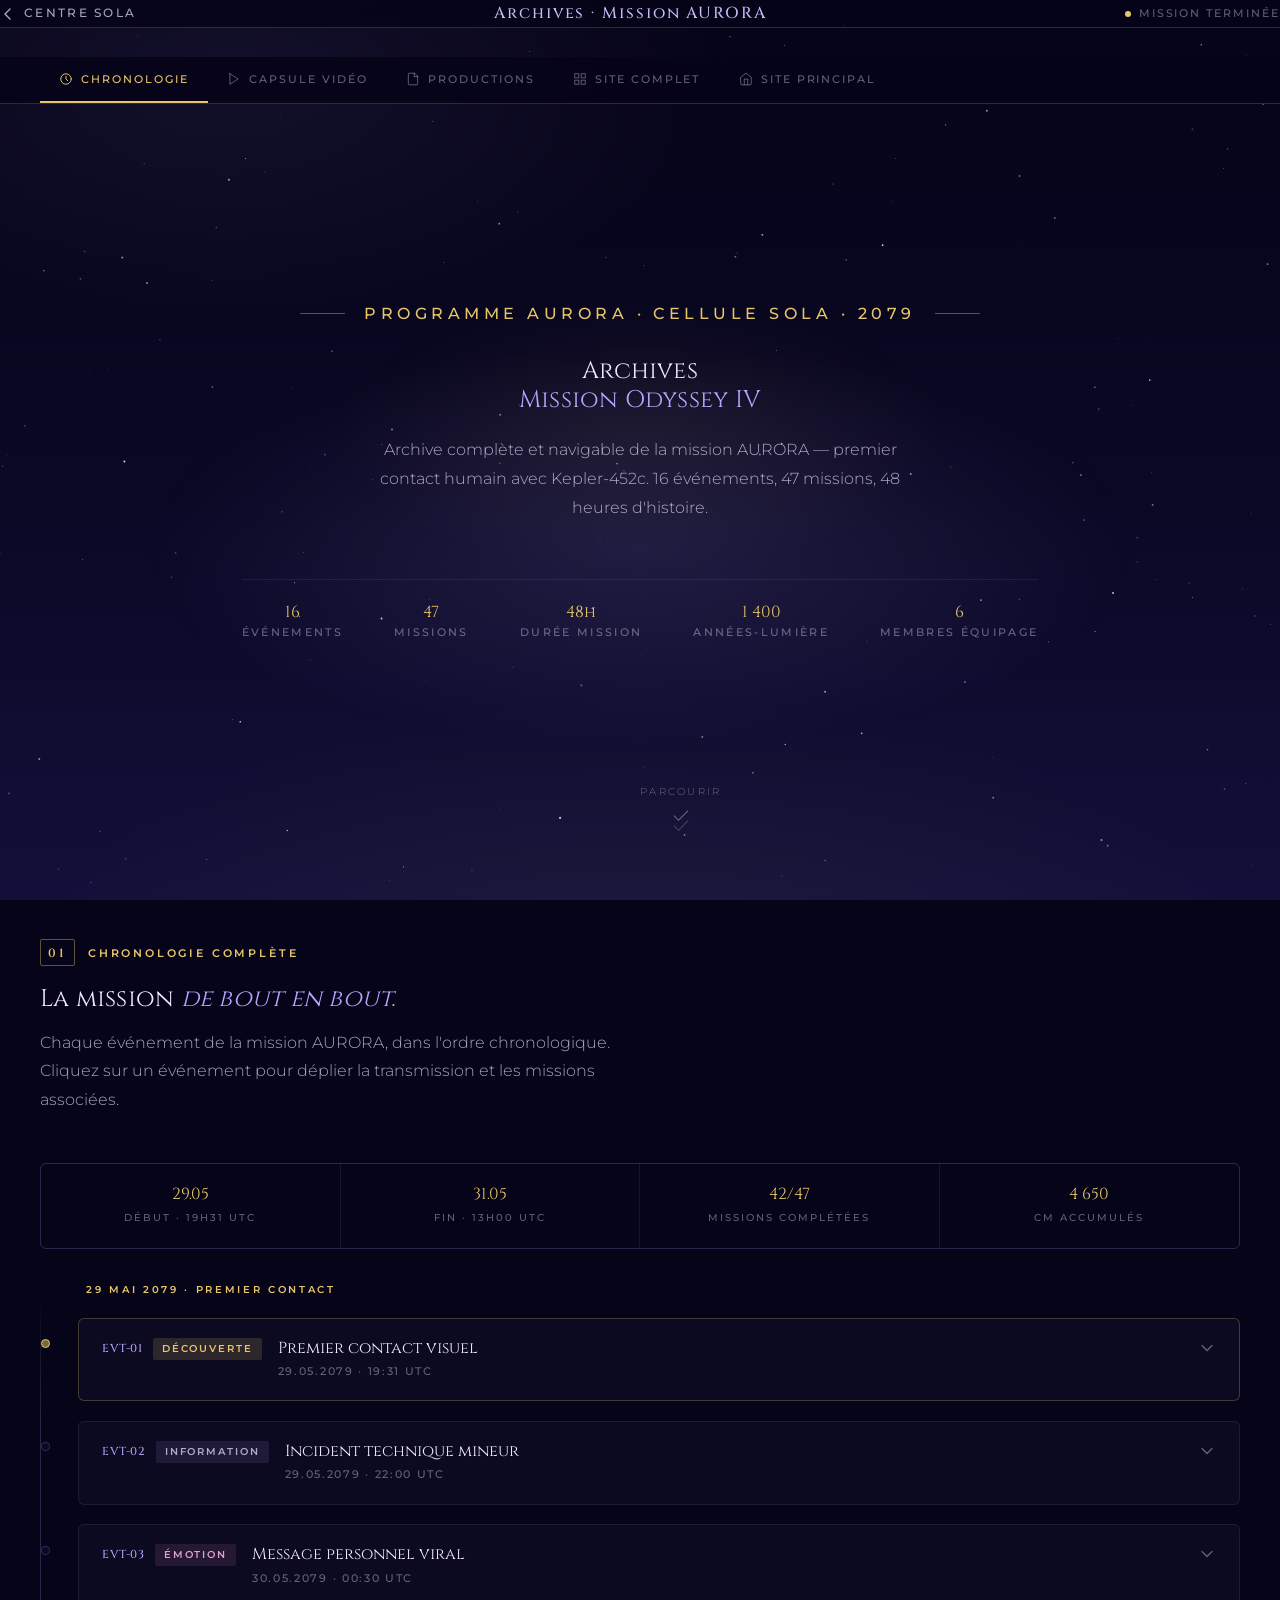
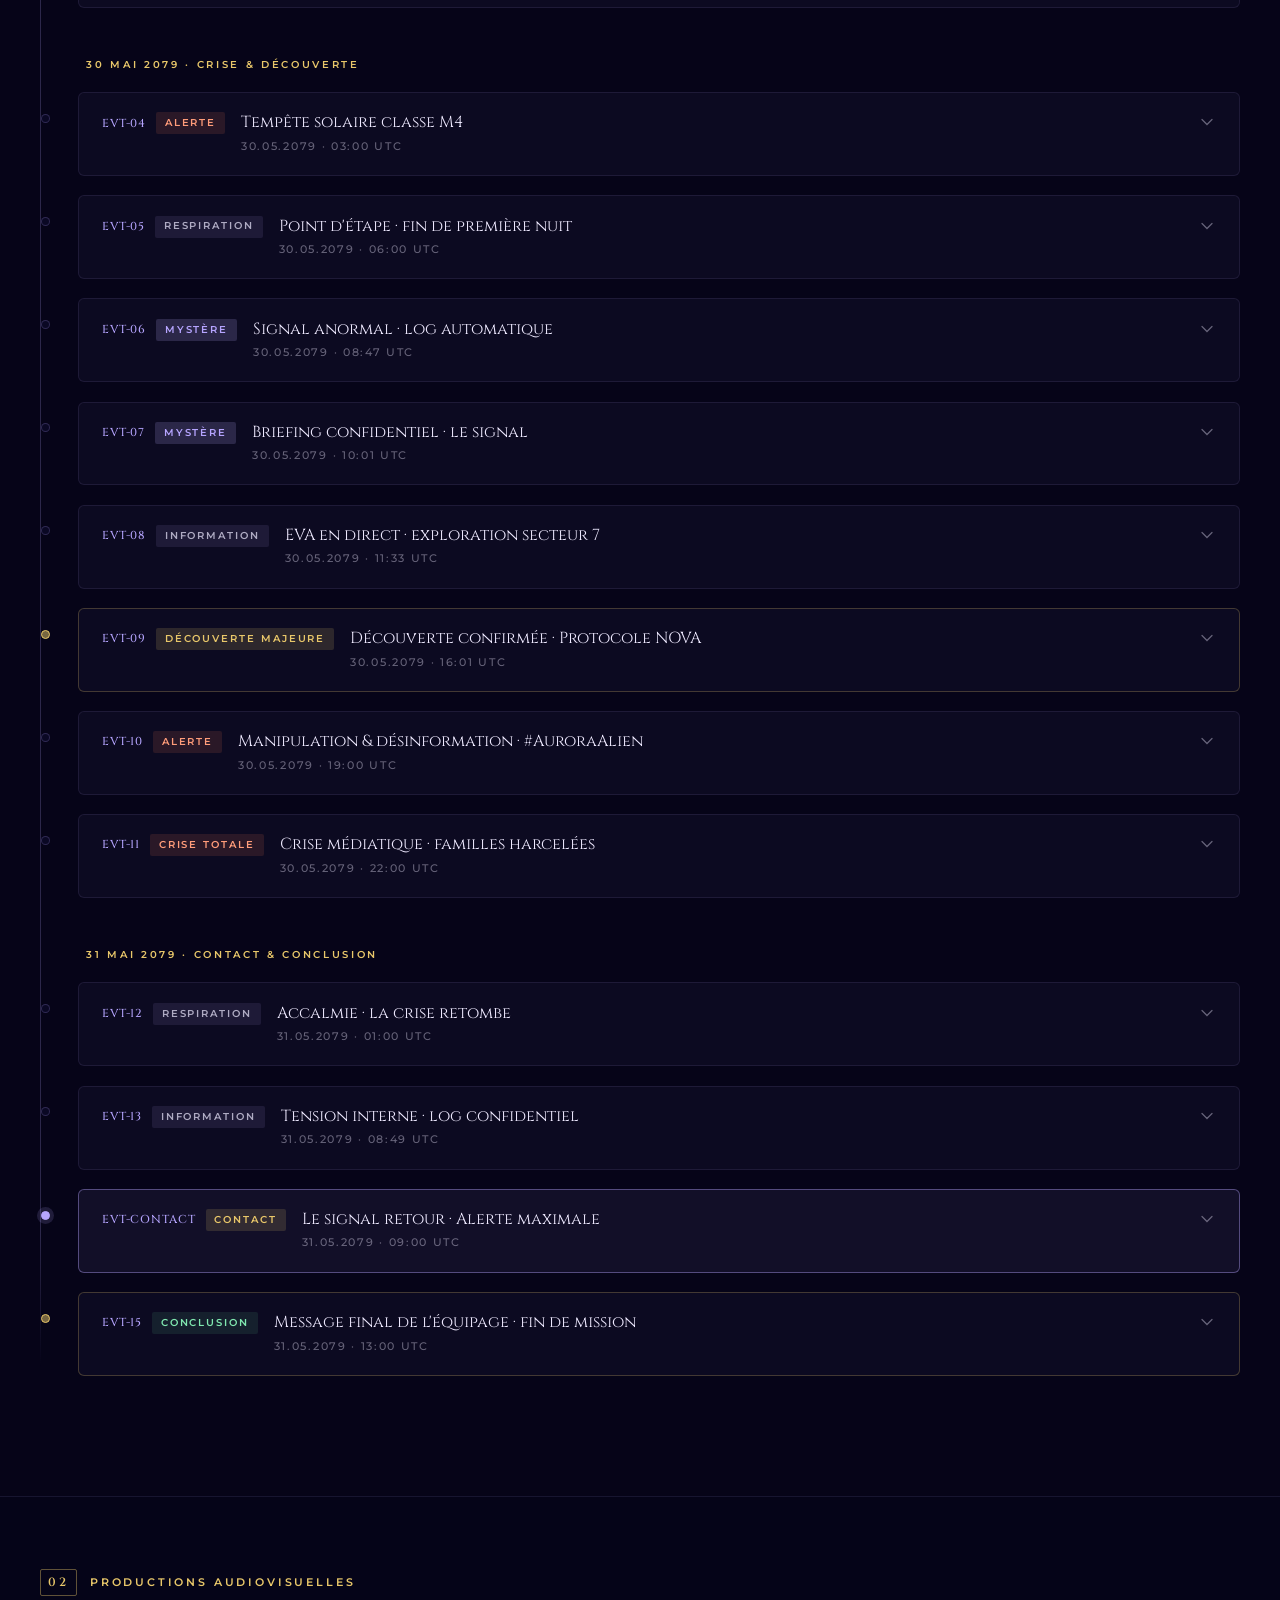
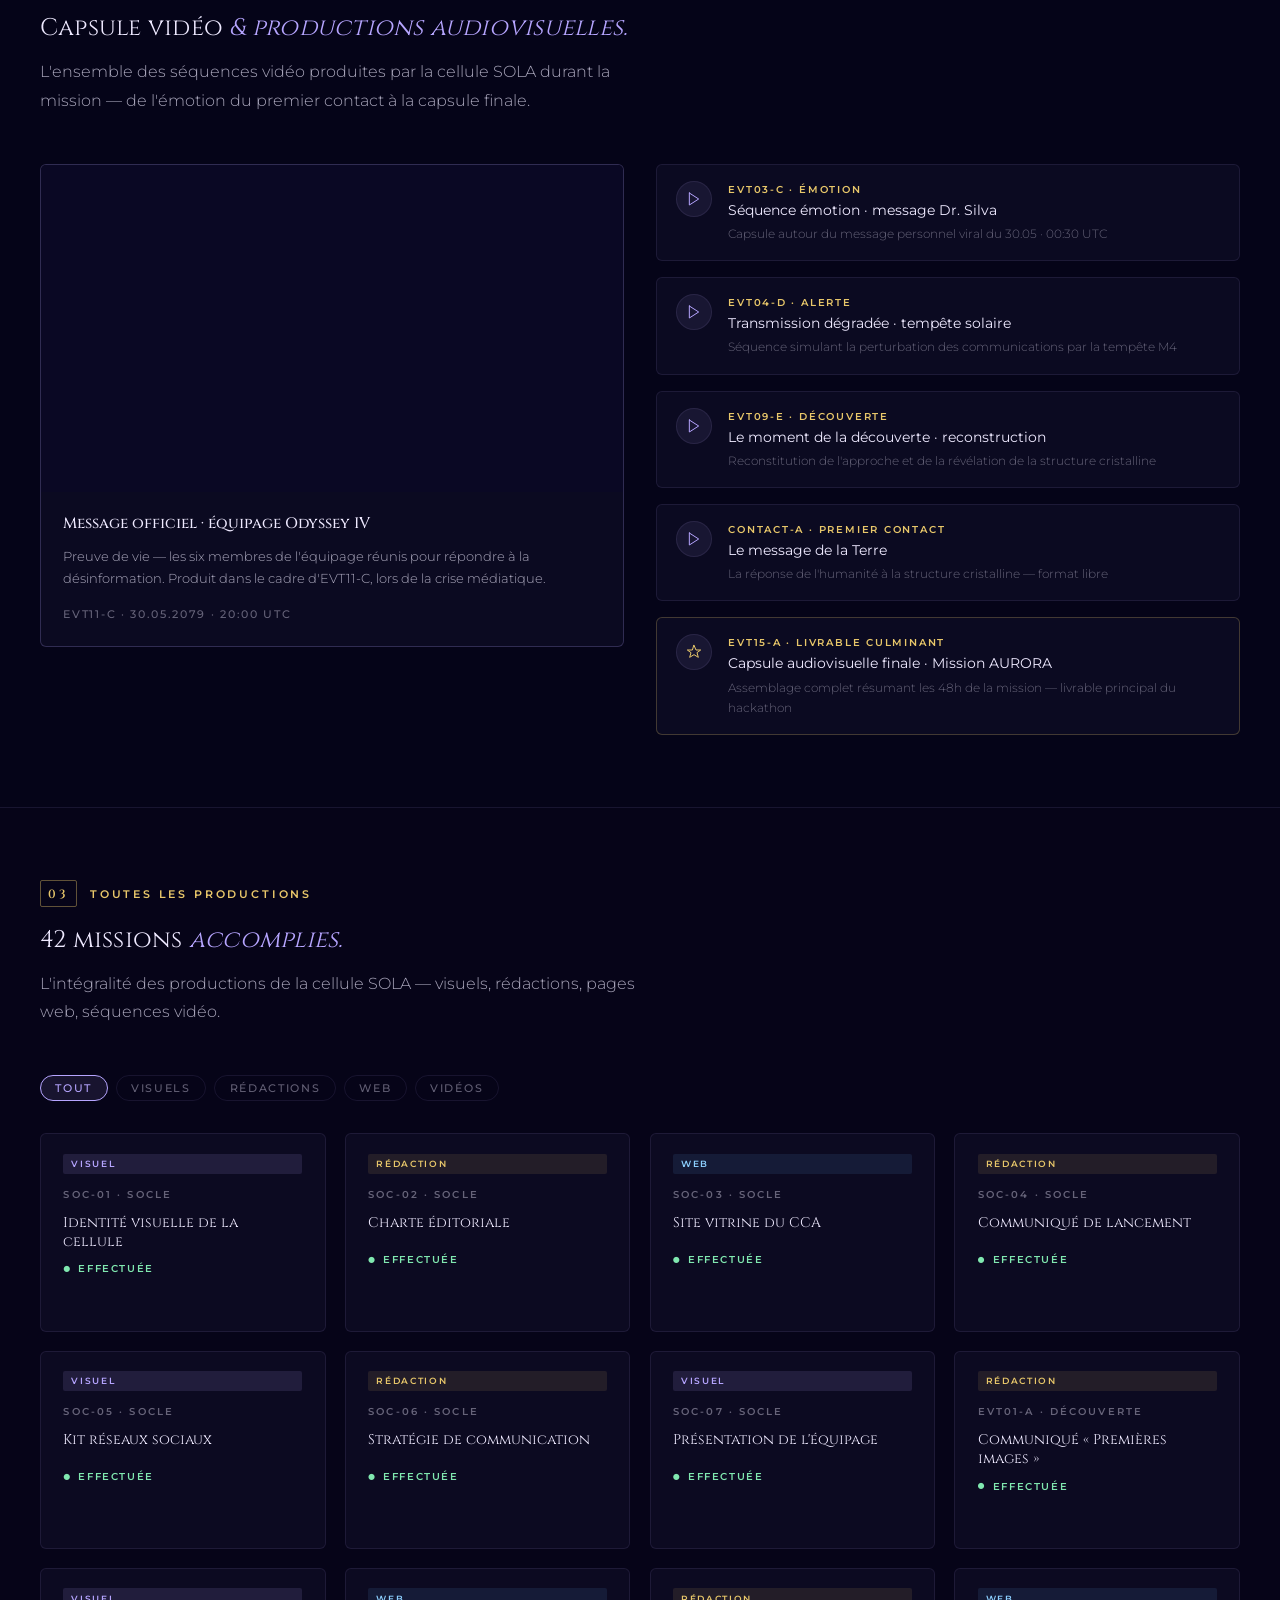
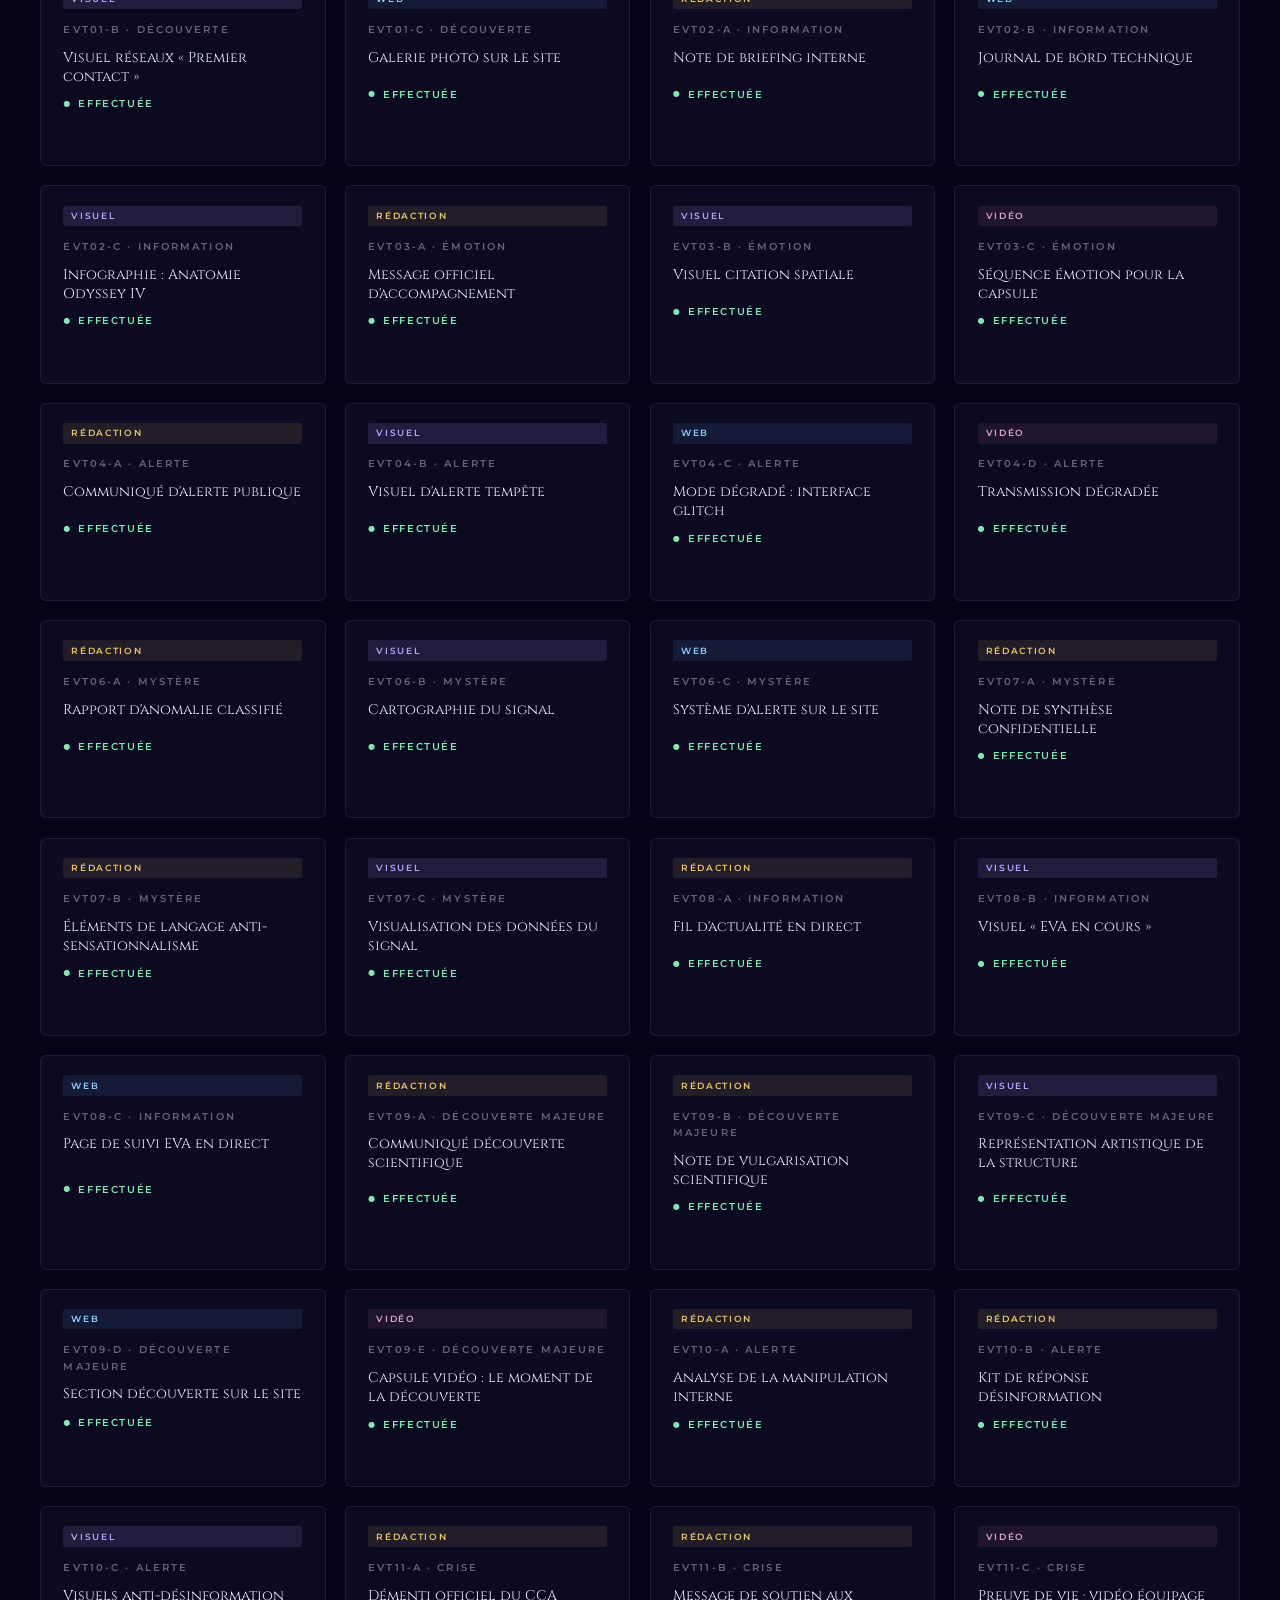
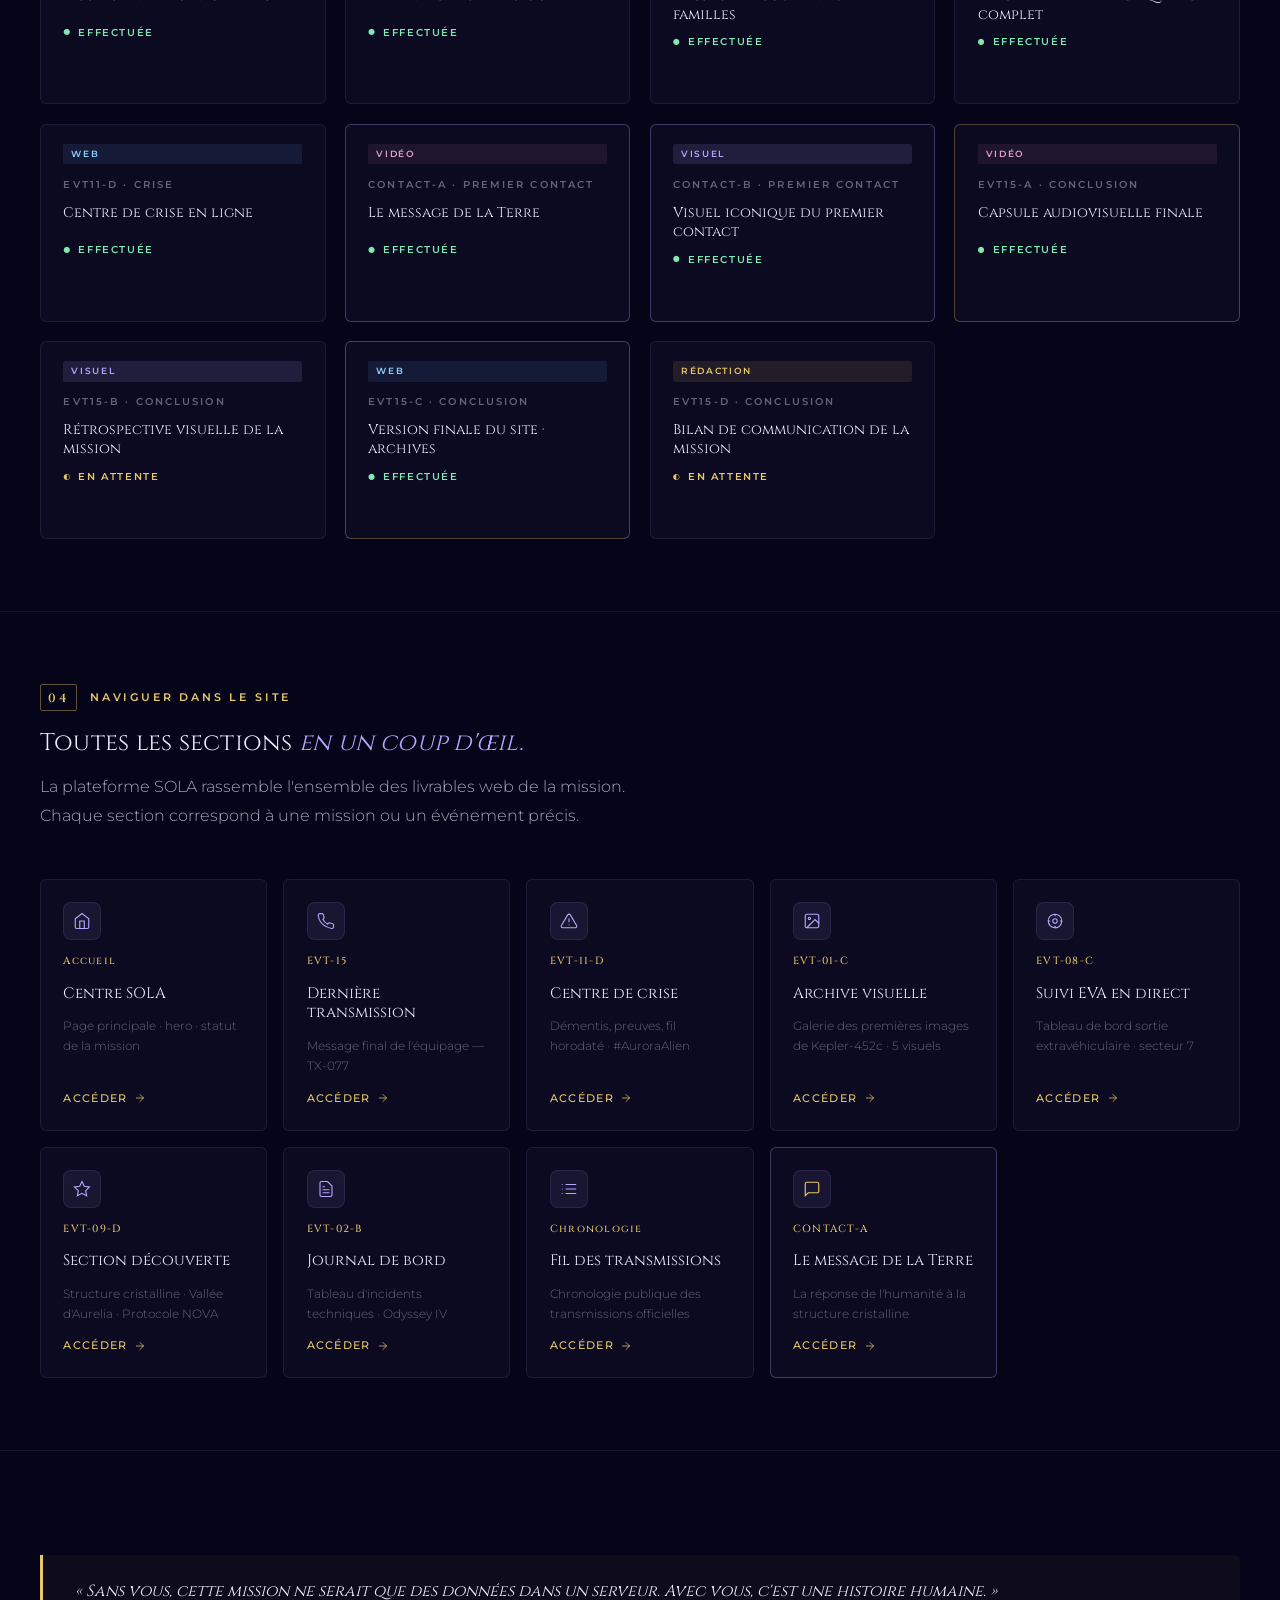
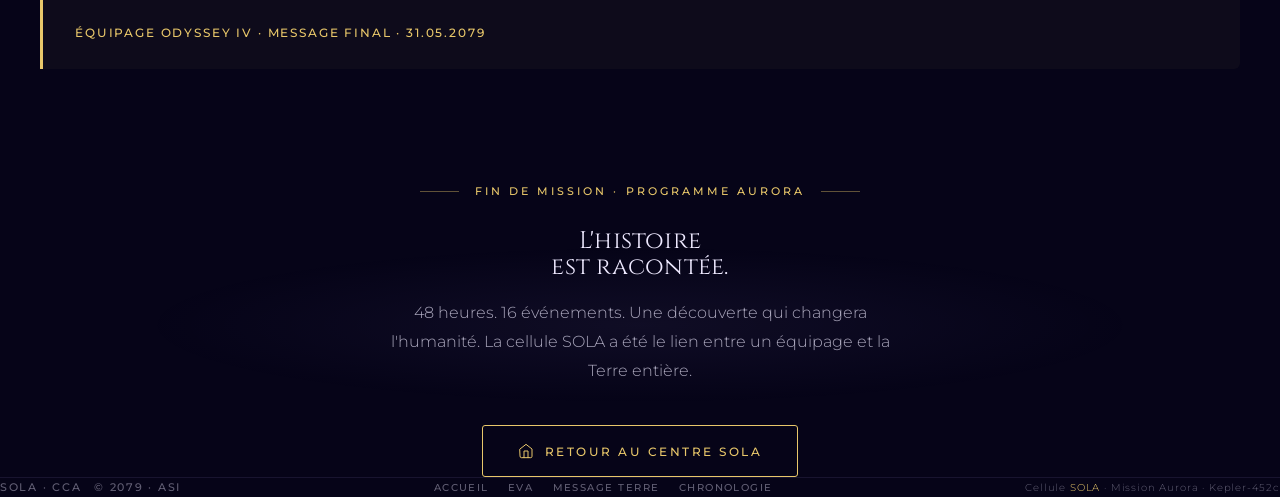
==== commit 58076474: "ajout videos à la page archive" ====
--- a/archives.html
+++ b/archives.html
@@ -1288,7 +1288,6 @@
   </div>
 </section>
 
-<!-- ═══════ CAPSULE VIDÉO ═══════ -->
 <section class="arch-section video-section" id="capsule">
   <div class="wrap">
     <div class="section-eyebrow reveal"><span class="num">02</span><span>Productions audiovisuelles</span></div>
@@ -1316,61 +1315,56 @@
       </div>
 
       <div class="video-list reveal reveal--d2">
-        <div class="video-item" data-vid-id="EVT03-C" data-vid-src="" data-vid-title="Séquence émotion · Dr. Silva" data-vid-desc="Capsule autour du message personnel viral du 30.05 · 00:30 UTC" data-vid-meta="EVT03-C · 30.05.2079 · 00:30 UTC" data-vid-href="">
-          <div class="video-item__icon">
-            <svg width="16" height="16" viewBox="0 0 24 24" fill="none" stroke="currentColor" stroke-width="1.5" stroke-linecap="round" stroke-linejoin="round"><polygon points="5 3 19 12 5 21 5 3"/></svg>
-          </div>
+        
+        <div class="video-item" data-vid-id="EVT03-C" data-vid-src="https://streamable.com/eqhzmt" data-vid-title="Séquence émotion · Dr. Silva" data-vid-desc="Capsule autour du message personnel viral du 30.05 · 00:30 UTC" data-vid-meta="EVT03-C · 30.05.2079 · 00:30 UTC" data-vid-href="">
+          <div class="video-item__icon"><svg width="16" height="16" viewBox="0 0 24 24" fill="none" stroke="currentColor" stroke-width="1.5" stroke-linecap="round" stroke-linejoin="round"><polygon points="5 3 19 12 5 21 5 3"/></svg></div>
           <div class="video-item__content">
             <div class="video-item__id">EVT03-C · Émotion</div>
             <div class="video-item__title">Séquence émotion · message Dr. Silva</div>
             <div class="video-item__desc">Capsule autour du message personnel viral du 30.05 · 00:30 UTC</div>
           </div>
         </div>
-        <div class="video-item" data-vid-id="EVT04-D" data-vid-src="" data-vid-title="Transmission dégradée · tempête solaire" data-vid-desc="Séquence simulant la perturbation des communications par la tempête M4" data-vid-meta="EVT04-D · 30.05.2079 · 03:00 UTC" data-vid-href="">
-          <div class="video-item__icon">
-            <svg width="16" height="16" viewBox="0 0 24 24" fill="none" stroke="currentColor" stroke-width="1.5" stroke-linecap="round" stroke-linejoin="round"><polygon points="5 3 19 12 5 21 5 3"/></svg>
-          </div>
+        
+        <div class="video-item" data-vid-id="EVT04-D" data-vid-src="https://streamable.com/hnkzn5" data-vid-title="Transmission dégradée · tempête solaire" data-vid-desc="Séquence simulant la perturbation des communications par la tempête M4" data-vid-meta="EVT04-D · 30.05.2079 · 03:00 UTC" data-vid-href="">
+          <div class="video-item__icon"><svg width="16" height="16" viewBox="0 0 24 24" fill="none" stroke="currentColor" stroke-width="1.5" stroke-linecap="round" stroke-linejoin="round"><polygon points="5 3 19 12 5 21 5 3"/></svg></div>
           <div class="video-item__content">
             <div class="video-item__id">EVT04-D · Alerte</div>
             <div class="video-item__title">Transmission dégradée · tempête solaire</div>
             <div class="video-item__desc">Séquence simulant la perturbation des communications par la tempête M4</div>
           </div>
         </div>
-        <div class="video-item" data-vid-id="EVT09-E" data-vid-src="" data-vid-title="Le moment de la découverte" data-vid-desc="Reconstitution de l'approche de Laurent et Wong, de l'approche à la révélation de la structure cristalline bioluminescente" data-vid-meta="EVT09-E · 30.05.2079 · 16:01 UTC" data-vid-href="">
-          <div class="video-item__icon">
-            <svg width="16" height="16" viewBox="0 0 24 24" fill="none" stroke="currentColor" stroke-width="1.5" stroke-linecap="round" stroke-linejoin="round"><polygon points="5 3 19 12 5 21 5 3"/></svg>
-          </div>
+
+        <div class="video-item" data-vid-id="EVT09-E" data-vid-src="https://streamable.com/36y192" data-vid-title="Le moment de la découverte" data-vid-desc="Reconstitution de l'approche et de la révélation de la structure cristalline" data-vid-meta="EVT09-E · 30.05.2079 · 16:01 UTC" data-vid-href="">
+          <div class="video-item__icon"><svg width="16" height="16" viewBox="0 0 24 24" fill="none" stroke="currentColor" stroke-width="1.5" stroke-linecap="round" stroke-linejoin="round"><polygon points="5 3 19 12 5 21 5 3"/></svg></div>
           <div class="video-item__content">
             <div class="video-item__id">EVT09-E · Découverte</div>
             <div class="video-item__title">Le moment de la découverte · reconstruction</div>
             <div class="video-item__desc">Reconstitution de l'approche et de la révélation de la structure cristalline</div>
           </div>
         </div>
-        <div class="video-item" data-vid-id="CONTACT-A" data-vid-src="https://www.youtube.com/embed/3ItluVn6yyw" data-vid-title="Le message de la Terre" data-vid-desc="La réponse de l'humanité à la structure cristalline — format totalement libre" data-vid-meta="CONTACT-A · 31.05.2079 · 09:00 UTC" data-vid-href="message-terre.html">
-          <div class="video-item__icon">
-            <svg width="16" height="16" viewBox="0 0 24 24" fill="none" stroke="currentColor" stroke-width="1.5" stroke-linecap="round" stroke-linejoin="round"><polygon points="5 3 19 12 5 21 5 3"/></svg>
-          </div>
+
+        <div class="video-item" data-vid-id="CONTACT-A" data-vid-src="https://www.youtube.com/embed/3ItluVn6yyw" data-vid-title="Le message de la Terre" data-vid-desc="La réponse de l'humanité à la structure cristalline — format libre" data-vid-meta="CONTACT-A · 31.05.2079 · 09:00 UTC" data-vid-href="message-terre.html">
+          <div class="video-item__icon"><svg width="16" height="16" viewBox="0 0 24 24" fill="none" stroke="currentColor" stroke-width="1.5" stroke-linecap="round" stroke-linejoin="round"><polygon points="5 3 19 12 5 21 5 3"/></svg></div>
           <div class="video-item__content">
             <div class="video-item__id">CONTACT-A · Premier contact</div>
             <div class="video-item__title">Le message de la Terre</div>
             <div class="video-item__desc">La réponse de l'humanité à la structure cristalline — format libre</div>
           </div>
         </div>
-        <div class="video-item" style="border-color:rgba(232,199,106,.25)">
-          <div class="video-item__icon" style="color:var(--c-gold)">
-            <svg width="16" height="16" viewBox="0 0 24 24" fill="none" stroke="currentColor" stroke-width="1.5" stroke-linecap="round" stroke-linejoin="round"><path d="M12 2l3 7h7l-5.5 4 2 7L12 16l-6.5 4 2-7L2 9h7z"/></svg>
-          </div>
+
+        <div class="video-item" data-vid-id="EVT15-A" data-vid-src="VOTRE_LIEN_EMBED_ICI_5" style="border-color:rgba(232,199,106,.25)">
+          <div class="video-item__icon" style="color:var(--c-gold)"><svg width="16" height="16" viewBox="0 0 24 24" fill="none" stroke="currentColor" stroke-width="1.5" stroke-linecap="round" stroke-linejoin="round"><path d="M12 2l3 7h7l-5.5 4 2 7L12 16l-6.5 4 2-7L2 9h7z"/></svg></div>
           <div class="video-item__content">
             <div class="video-item__id" style="color:var(--c-gold)">EVT15-A · Livrable culminant</div>
             <div class="video-item__title">Capsule audiovisuelle finale · Mission AURORA</div>
             <div class="video-item__desc">Assemblage complet résumant les 48h de la mission — livrable principal du hackathon</div>
           </div>
         </div>
+
       </div>
     </div>
   </div>
 </section>
-
 <!-- ═══════ PRODUCTIONS COMPLÈTES ═══════ -->
 <section class="arch-section" id="productions">
   <div class="wrap">
